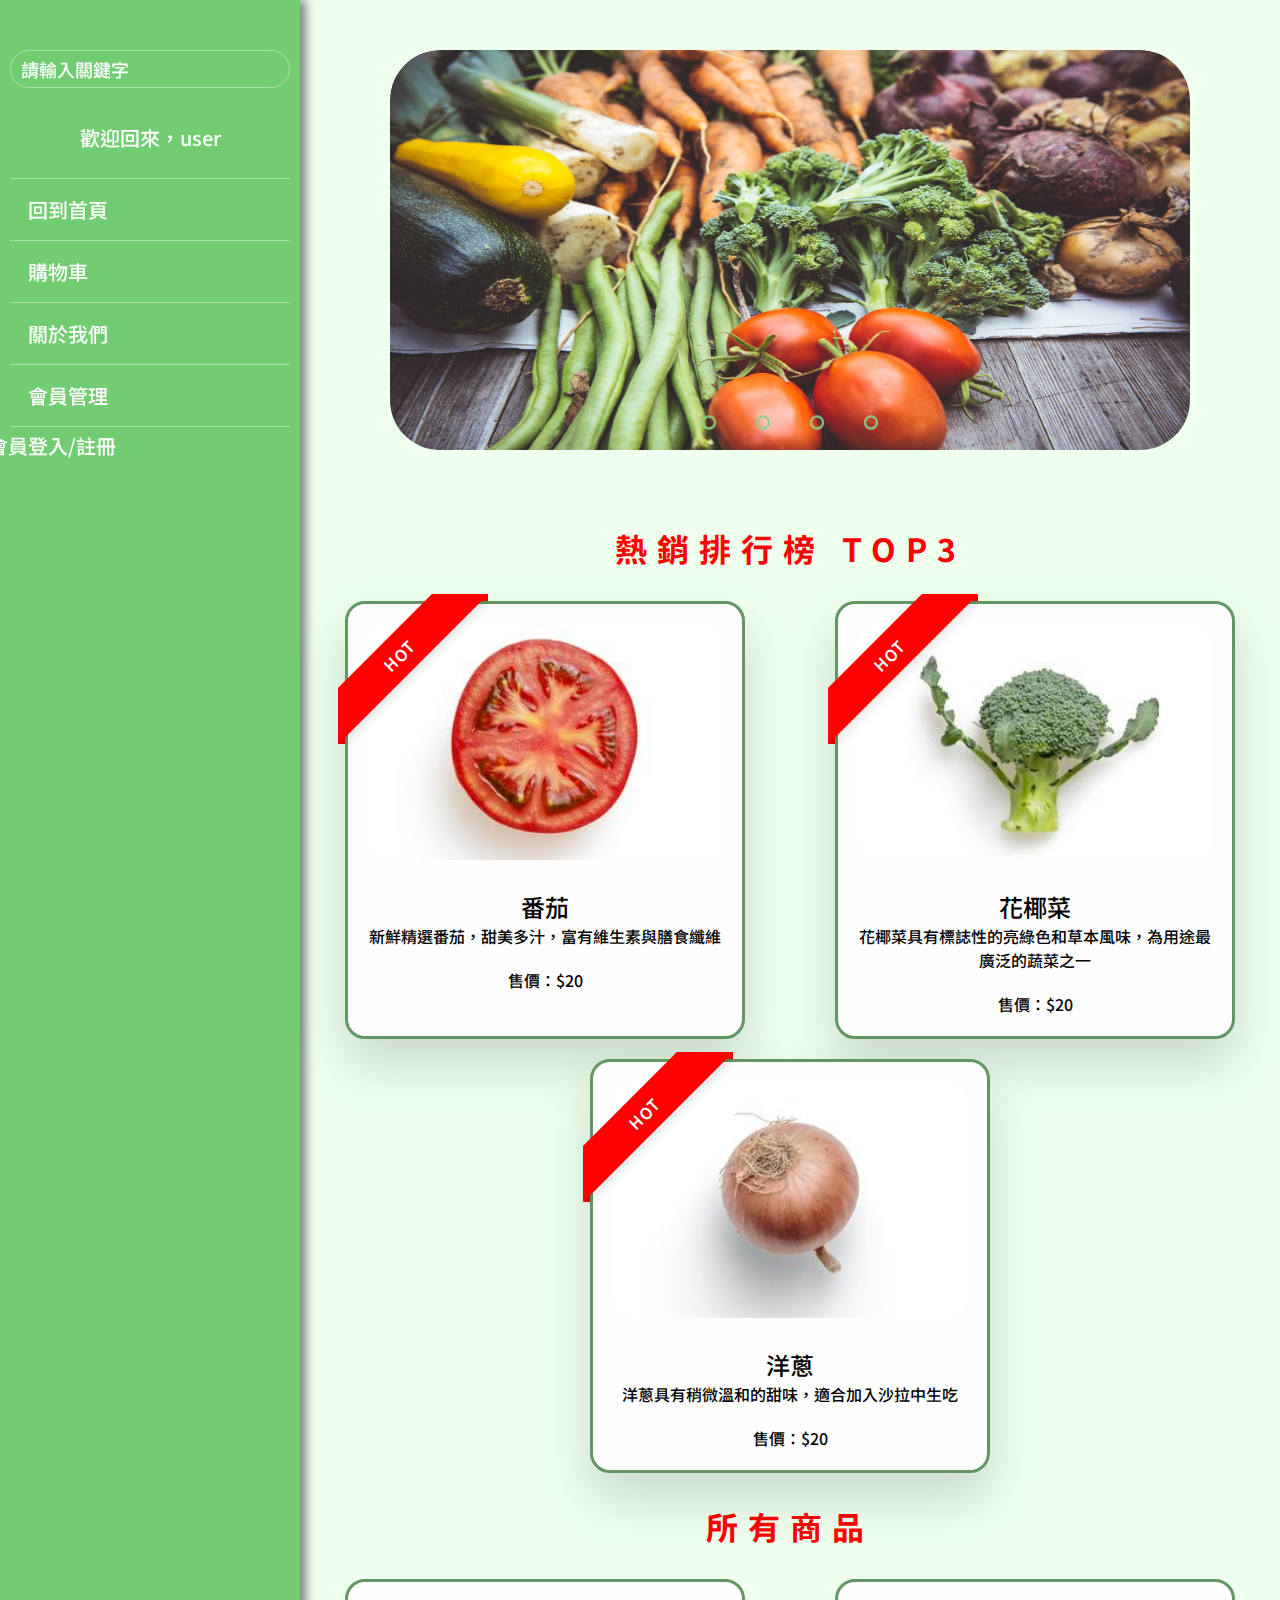
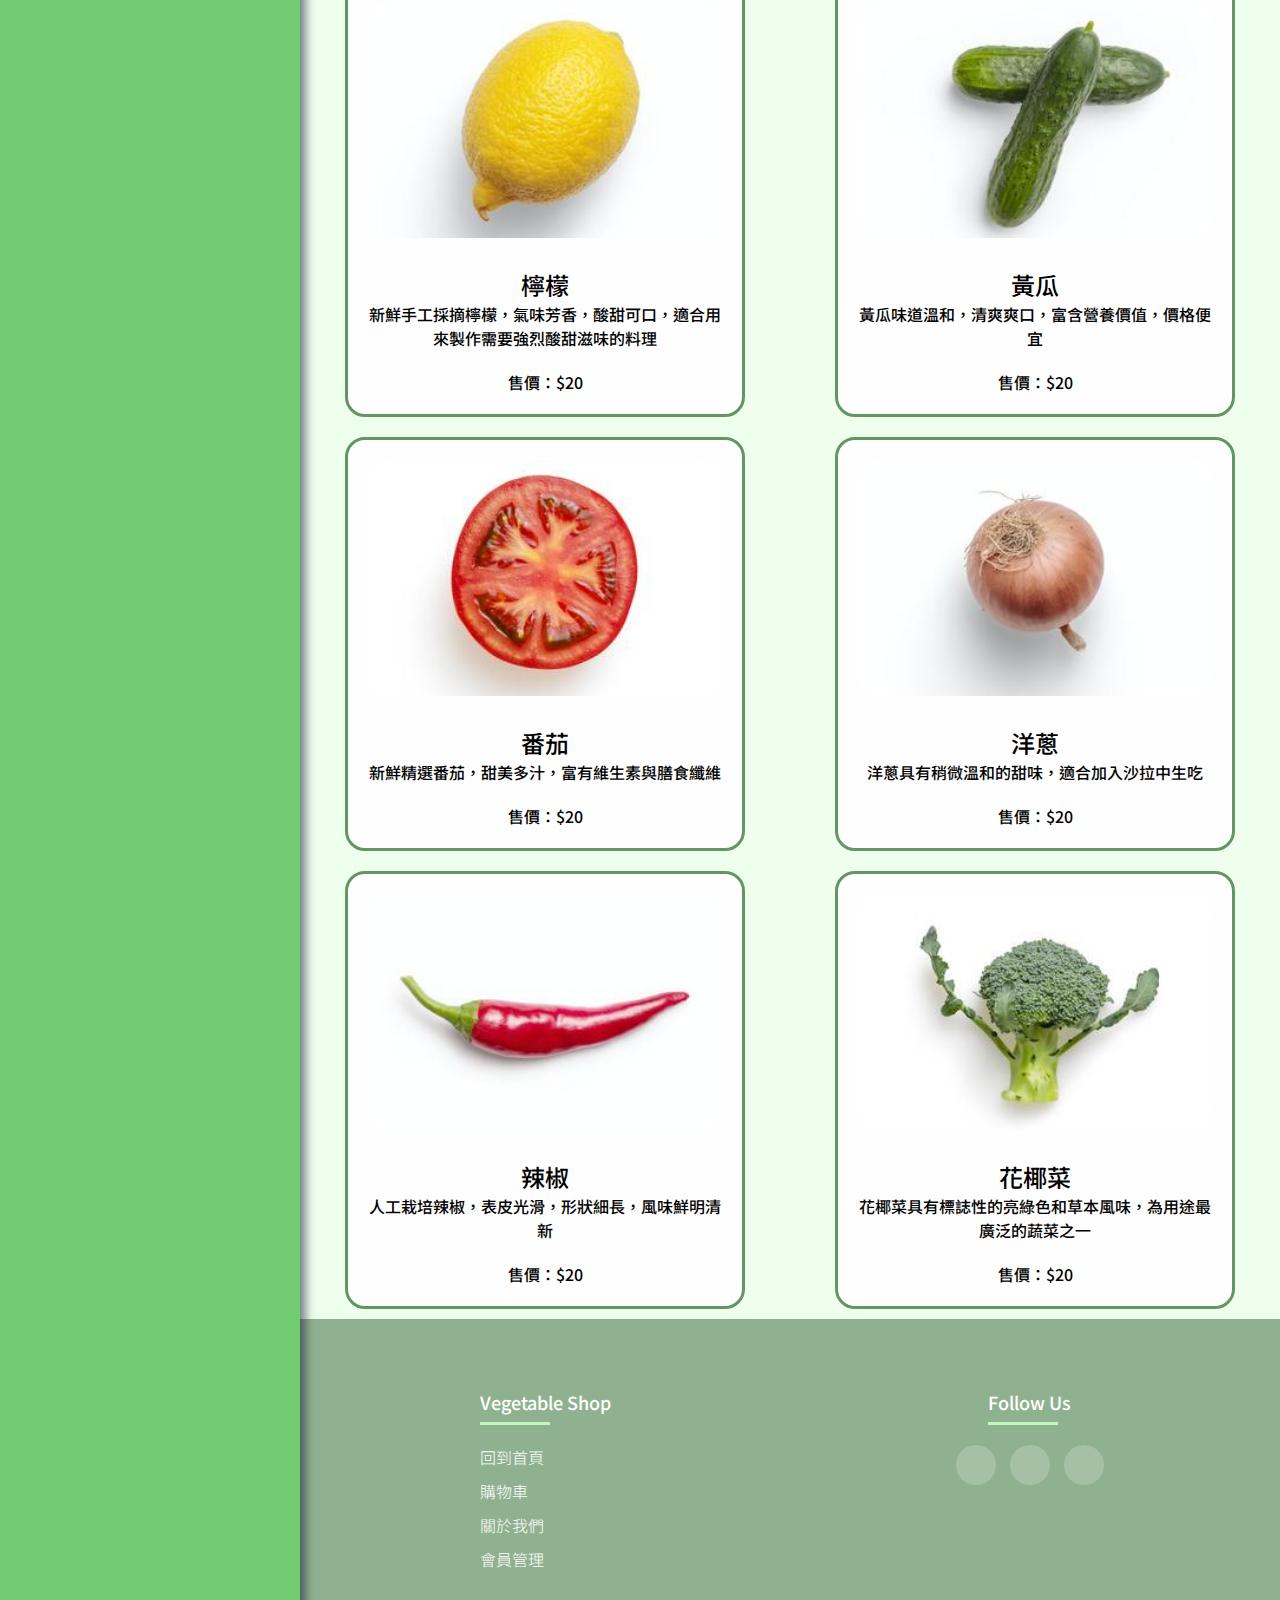
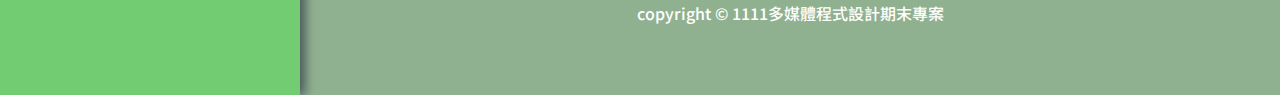
==== index.html @ e04b8319 "商品item新增動畫、關於我們文案、side-menu固定" ====
<!DOCTYPE html>
<html lang="en">
<head>
  <meta charset="UTF-8">
  <meta http-equiv="X-UA-Compatible" content="IE=edge">
  <meta name="viewport" content="width=device-width, initial-scale=1.0">
  <!-- 引入icon的JS檔案-->
  <script
    src="https://kit.fontawesome.com/8d21a50c85.js"crossorigin="anonymous">
  </script>
  <link rel="stylesheet" href="css/main.css">
  <link rel="stylesheet" href="css/index.css">
<title>Vegetable Shop</title>
</head>
<body>
  <input type="checkbox" name="" id="side-menu-switch" />
  <aside class="side-menu">
    <div class="side-fixed">
      <form action="">
        <input type="search" placeholder="請輸入關鍵字" />
        <button><i class="fa-solid fa-magnifying-glass"></i></button>
      </form>
      <ul class="nav">
        <li>
          <!-- user name -->
          <p>歡迎回來，<span>user</span></p>
        </li>
        <!-- 回去index.html -->
        <li>
          <a href="index.html"><img class="fa-solid" src="images/home.png"></img><span>回到首頁</span></a>
        </li>
        <!-- 加入購物車的清單然後讓user可以結帳 -->
        <li>
          <a href="#"><img class="fa-solid" src="images/shopping-cart.png"></img><span>購物車</span></a>
        </li>
        <!-- 列出前後端組員、系級姓名、簡介與心得 -->
        <li>
          <a href="about.html"><img class="fa-solid" src="images/about-us.png"></img><span>關於我們</span></a>
        </li>
        </li>
         <!-- 連結到會員管理介面，包含改名字、頭貼、密碼、電子信箱、手機號碼等等 -->
        <li>
          <a href="member.html"><img class="fa-solid" src="images/member.png"></img><span>會員管理</span></a>
        </li>
        <!-- 登入前顯示「登入/註冊」，會員登入後顯示「登出」，不知道有沒有辦法做到(？ -->
        <li>
          <a href="login.html"><i class="fa-solid"></i><span>會員登入/註冊</span></a>
        </li>
      </ul>
    </div>
    <!-- side-menu的按鈕 -->
    <label for="side-menu-switch">
      <i class="fa-solid fa-greater-than"></i>
    </label>
  </aside>
  <main class="content">
    <!-- header-ads-start -->
    <header>
      <div class="slider">
        <div class="slides">
            <!-- 按鈕 -->
            <input type="radio" name="radio-btn" id="radio1">
            <input type="radio" name="radio-btn" id="radio2">
            <input type="radio" name="radio-btn" id="radio3">
            <input type="radio" name="radio-btn" id="radio4">

            <!-- 滑動 圖片 -->
            <div class="slide first">
              <img src="images/ads2.jpg">
            </div>
            <div class="slide">
              <img src="images/ads2.jpg">
            </div>
            <div class="slide">
              <img src="images/ads2.jpg">
            </div>
            <div class="slide">
              <img src="images/ads2.jpg">
            </div>

            <!-- 自動切換 -->
            <div class="navigation-auto">
              <div class="auto-btn1"></div>
              <div class="auto-btn2"></div>
              <div class="auto-btn3"></div>
              <div class="auto-btn4"></div>
            </div>

          </div>
          <!-- manual navigation -->
          <div class="navigation-manual">
            <label for="radio1" class="manual-btn"></label>
            <label for="radio2" class="manual-btn"></label>
            <label for="radio3" class="manual-btn"></label>
            <label for="radio4" class="manual-btn"></label>
          </div>
      </div>
    </header>
    <!-- header-script -->
    <script>
      var counter = 1;
      setInterval(function(){
        document.getElementById('radio' + counter).checked = true;
        counter++;
        if(counter > 4){
          counter = 1
        }
      }, 5000); /*數字控制切換頻率 單位:毫秒*/
    </script>
    <!-- header-ads-end -->

    <!-- 可編輯區-start -->
    <template>  
    <!-- 包住一個item給後端 -->
    </template>

    <!-- 熱銷排行-->
    <h2>熱銷排行榜 TOP3</h2>
    <section class="commodity-wrap">
      <!-- 一個item是一個商品 -->
      <div class="commodity-item hot-sales">
        <!-- span僅作為css處理用 -->
        <span></span>
        <!-- 商品圖片 -->
        <img src="images/tomato.jpg" />
        <!-- 商品名稱 -->
        <a href="#" class="more-information">更多資訊</a>
        <article>
          <h3>番茄</h3>
          <!-- 商品敘述 -->
          <p>
            新鮮精選番茄，甜美多汁，富有維生素與膳食纖維
          </p>
          <p class="price">售價：$20</p>
        </article>
      </div>
      <div class="commodity-item hot-sales">
        <!-- span僅作為css處理用 -->
        <span></span>
        <!-- 商品圖片 -->
        <img src="images/broccoli.jpg" />
        <!-- 商品名稱 -->
        <a href="#" class="more-information">更多資訊</a>
        <article>
          <h3>花椰菜</h3>
          <!-- 商品敘述 -->
          <p>
            花椰菜具有標誌性的亮綠色和草本風味，為用途最廣泛的蔬菜之一
          </p>
          <!-- 商品售價 -->
          <p class="price">售價：$20</p>
        </article>
      </div>
      <div class="commodity-item hot-sales">
        <!-- span僅作為css處理用 -->
        <span></span>
        <!-- 商品圖片 -->
        <img src="images/onion.jpg" />
        <!-- 商品名稱 -->
        <a href="#" class="more-information">更多資訊</a>
        <article>
          <h3>洋蔥</h3>
          <!-- 商品敘述 -->
          <p>
            洋蔥具有稍微溫和的甜味，適合加入沙拉中生吃
          </p>
          <!-- 商品售價 -->
          <p class="price">售價：$20</p>
        </article>
      </div>
    </section>
    <h2><img src="">所有商品</h2>
    <section class="commodity-wrap">
      <!-- 一個item是一個商品 -->
      <div class="commodity-item">
        <!-- 商品圖片 -->
        <img src="images/lemon.jpg" />
        <!-- 商品名稱 -->
        <a href="#" class="more-information">更多資訊</a>
        <article>
          <h3>檸檬</h3>
          <!-- 商品敘述 -->
          <p>
            新鮮手工採摘檸檬，氣味芳香，酸甜可口，適合用來製作需要強烈酸甜滋味的料理
          </p>
          <!-- 商品售價 -->
          <p class="price">售價：$20</p>
        </article>
      </div>
      <div class="commodity-item">
        <!-- 商品圖片 -->
        <img src="images/cucumber .jpg" />
        <!-- 商品名稱 -->
        <a href="#" class="more-information">更多資訊</a>
        <article>
          <h3>黃瓜</h3>
          <!-- 商品敘述 -->
          <p>
            黃瓜味道溫和，清爽爽口，富含營養價值，價格便宜
          </p>
          <!-- 商品售價 -->
          <p class="price">售價：$20</p>
        </article>
      </div>
      <div class="commodity-item">
        <!-- 商品圖片 -->
        <img src="images/tomato.jpg" />
        <!-- 商品名稱 -->
        <a href="#" class="more-information">更多資訊</a>
        <article>
          <h3>番茄</h3>
          <!-- 商品敘述 -->
          <p>
            新鮮精選番茄，甜美多汁，富有維生素與膳食纖維
          </p>
          <!-- 商品售價 -->
          <p class="price">售價：$20</p>
        </article>
      </div>
      <div class="commodity-item">
        <!-- 商品圖片 -->
        <img src="images/onion.jpg" />
        <!-- 商品名稱 -->
        <a href="#" class="more-information">更多資訊</a>
        <article>
          <h3>洋蔥</h3>
          <!-- 商品敘述 -->
          <p>
            洋蔥具有稍微溫和的甜味，適合加入沙拉中生吃
          </p>
          <!-- 商品售價 -->
          <p class="price">售價：$20</p>
        </article>
      </div>
      <div class="commodity-item">
        <!-- 商品圖片 -->
        <img src="images/chili.jpg" />
        <!-- 商品名稱 -->
        <a href="#" class="more-information">更多資訊</a>
        <article>
          <h3>辣椒</h3>
          <!-- 商品敘述 -->
          <p>
            人工栽培辣椒，表皮光滑，形狀細長，風味鮮明清新
          </p>
            <!-- 商品售價 -->
            <p class="price">售價：$20</p>
        </article>
      </div>
      <div class="commodity-item">
        <!-- 商品圖片 -->
        <img src="images/broccoli.jpg" />
        <!-- 商品名稱 -->
        <a href="#" class="more-information">更多資訊</a>
        <article>
          <h3>花椰菜</h3>
          <!-- 商品敘述 -->
          <p>
            花椰菜具有標誌性的亮綠色和草本風味，為用途最廣泛的蔬菜之一
          </p>
          <!-- 商品售價 -->
          <p class="price">售價：$20</p>
        </article>
      </div>
    </section>
  <!-- 可編輯區-end -->

  <!-- footer -->
    <footer class="footer">
      <div class="footer-container">
        <div class="footer-col">
          <ul>
            <li><h4>Vegetable Shop</h4></li>
            <li><a href="index.html">回到首頁</a></li>
            <li><a href="#">購物車</a></li>
            <li><a href="about.html">關於我們</a></li>
            <li><a href="member.html">會員管理</a></li>
          </ul>
        </div> 
        <div class="footer-col">
          <div class="social-links">
            <h4>follow us</h4>
            <a href="#"><i class="fab fa-facebook-f"></i></a>
            <a href="#"><i class="fab fa-twitter"></i></a>
            <a href="#"><i class="fab fa-instagram"></i></a>
          </div>
        </div>
      </div>
      <div class="copyright">
        copyright &copy; 1111多媒體程式設計期末專案
      </div>
    </footer>
  </main>
</body>
</html>
---- css/main.css ----
@import url("https://fonts.googleapis.com/css2?family=Noto+Sans+TC:wght@100;300;400;500;700;900&display=swap");
@import url("https://fonts.googleapis.com/css2?family=Noto+Sans:ital,wght@0,100;0,200;0,300;0,400;0,500;0,600;0,700;0,800;0,900;1,100;1,200;1,300;1,400;1,500;1,600;1,700;1,800;1,900&display=swap");
* {
  margin: 0;
  padding: 0;
  box-sizing: border-box;
  font-family: 'Noto Sans TC', 'Noto Sans', sans-serif;
  font-weight: 500;
}
html {
  width: 100%;
  height: 100%;
}
body {
  width: 100%;
  min-height: 100%;
  display: flex;
  background-color: rgba(200, 255, 200, 0.3);
}
aside {
  width: 300px;
  min-height: 100%;
}
main {
  width: 100%;
  position: relative;
}
/* side-list-start */
.side-menu {
  position: fixed;
  z-index: 10;
  padding: 50px 0;
  font-size: 20px;
  background-color: rgba(100, 200, 100, 0.9);
  display: flex;
  flex-direction: column;
  /* 陰影： 角度 飽和度 亮度 透明度 */
  box-shadow: 5px 0px 10px hsla(240, 40%, 15%, 0.6);
  transform: translateX(-100%);
  transition: 0.3s;
}
.side-menu form {
  display: flex;
  margin: 0 10px;
  margin-bottom: 50px;
  border-radius: 100px;
  border: 1px solid rgb(255, 255, 255, 0.4);
}
.side-menu input,
.side-menu button {
  border: none;
  background-color: transparent;
  color: #fff;
  font-size: 18px;
  padding: 5px 10px;
}
/* 選取到不會顯示那個外框 */
.side-menu input,
.side-menu button:focus {
  color: #fff;
  outline: none;
}
.side-menu input {
  width: 230px;
}
/* 更改搜尋預設字的顏色 */
.side-menu input::placeholder {
  color: #fff;
}
/* 把 focus 會出現的 X 按紐拿掉 */
.side-menu input::-webkit-search-cancel-button {
  display: none;
}
.side-menu button {
  width: 50px;
}
.side-menu label {
  width: 40px;
  height: 80px;
  background-color: #000;
  color: #fff;
  position: absolute;
  right: -40px;
  top: 0;
  margin: auto;
  line-height: 80px;
  text-align: center;
  border-radius: 0 10px 10px 0;
}
#side-menu-switch {
  position: absolute;
  opacity: 0;
  z-index: -1;
}
#side-menu-switch:checked + .side-menu {
  transform: translateX(0);
  transition: 0.3s;
}
/* 讓箭頭可以轉向 */
#side-menu-switch:checked + .side-menu label .fa-greater-than {
  transform: scale(-1);
}
.nav li {
  position: relative;
}
.nav li + li a::before {
  content: "";
  position: absolute;
  border-top: 1px solid rgb(255, 255, 255, 0.4);
  left: 10px;
  right: 10px;
  top: 0;
}
/* welcome user */
.nav li:nth-child(1) {
  display: flex;
  justify-content: center;
  align-items: center;
  margin-top: -20px;
  margin-bottom: 20px;
}
.nav li a {
  display: block;
  color: #fff;
  text-decoration: none;
  margin: 10px 0;
}
.nav li span {
  line-height: 2;
}
.nav li p {
  color: #fff;
}
.nav li img, .nav li i {
  width: 30px;
  height: 30px;
  border-radius: 100%;
  margin: 0 10px;
}
@media screen and (min-width:1023px) {
  .side-fixed {
    top: 50px;
    position: sticky;
  }
  input, ul {
    font-size: 20px;
  }
  .side-menu {
    transform: translateX(0);
    position: static;
    font-size: 20px;
  }
  .side-menu label {
    opacity: 0;
  }
  .nav a .fa-solid {
    margin-right: -1.1em;
    transform: scale(0);
    transition: 0.3s;
  }
  .nav li:hover .fa-solid {
    margin-right: 0;
    transform: scale(1);
  }
  .nav li:hover > a {
    background-color: rgba(0, 0, 0, 0.3);
  }
  .nav li img, .nav li i {
    width: 40px;
    height: 40px;
  }
}
/* side-list-end */

/* footer */
.footer{
  width: 100%;
  background-color: rgba(50, 100, 50, 0.5);
  padding: 50px 0;
}
.footer-container{
  display: flex;
  flex-wrap: wrap;
  max-width: 1366px;
  margin: auto;
}
ul{
  list-style: none;
}
.footer-col{
  display: flex;
  justify-content: center;
  max-width: 100%;
  margin: 0 30% 30px 30%;
}
.footer-col h4{
  font-size: 18px;
  color: #ffffff;
  text-transform: capitalize;
  margin-bottom: 30px; /*大標與小標的間距*/
  position: relative;
}
.footer-col h4::before{
  content: '';
  position: absolute;
  left: 0;
  bottom: -10px;
  background-color: rgba(200, 255, 200, 0.9); /*大標線條顏色*/
  height: 3px;
  box-sizing: border-box;
  width: 70px;
}
.footer-col ul li:not(:last-child){
  margin-bottom: 10px;
}
.footer-col ul li a{
  font-size: 16px;
  text-transform: capitalize;
  color: #ffffff;
  text-decoration: none;
  font-weight: 300;
  display: block;
  transition: all 0.3s ease;
}
.footer-col .social-links a{
  display: inline-block;
  height: 40px;
  width: 40px;
  background-color: rgba(255, 255, 255, 0.2);
  margin: 0 10px 10px 0;
  text-align: center;
  line-height: 40px;
  border-radius: 50%;
  color: #ffffff; /*icon顏色*/
  transition: all 0.5s ease;
}
.copyright {
  color: #ffffff;
  text-align: center;
}

@media screen and (min-width:1023px) {
  .footer {
    transition: 0.3s;
  }
  .footer-col{
    max-width: 50%;
    margin: 0 0 30px 0;
  }
  .footer-col ul li a:hover{
    color: #ffffff; /*小標選取後顏色*/
    padding-left: 10px; /*小標選取後移動距離*/
  }
  .footer-col .social-links a:hover{
    color: #24262b;
    background-color: #ffffff; /*icon選取後背景顏色*/
  }
}
@media screen and (min-width: 767px){
  .footer {
    padding: 70px 0;
  }
  .footer-col{
    width: 50%;
    margin: 0 0 30px 0;
  }
  .footer-col .social-links h4 {
    margin: 0 20% 30px 20%;
  }
}
---- css/index.css ----
/* header-ads-start */
header{
  width: 100%;
  display: flex;
  justify-content: center;
  align-items: center;
}
.slider{
  margin: 50px 0;
  max-width: 800px;
  max-height: 500px;
  border-radius: 50px;
  overflow: hidden;
  position: relative;
}
.slides{
  width: 500%;
  height: 100%;
  display: flex;
}
.slides input{
  display: none;
}
.slide{
  width: 20%;
  transition: 2s;
}
.slide img{
  width: 800px;
  height: 400px;
  margin: auto;
  border-radius: 50px;
}
/* css for manual slide navigation */

.navigation-manual{
  position: absolute;
  max-width: 800px;
  margin-top: -40px;
  left: 50%;
  right: 50%;
  display: flex;
  justify-content: center;
}
.manual-btn{
  border: 2px solid rgba(140, 210, 140, 0.7); /*按鈕框線顏色*/
  padding: 5px;
  border-radius: 10px;
  cursor: pointer;
  transition: 1s;
}
.manual-btn:not(:last-child){
  margin-right: 40px;
}
.manual-btn:hover{
  background-color: rgba(140, 210, 140, 0.7); /*按鈕選取後顯示顏色*/
}
#radio1:checked ~ .first{
  margin-left: 0;
}
#radio2:checked ~ .first{
  margin-left: -20%;
}
#radio3:checked ~ .first{
  margin-left: -40%;
}
#radio4:checked ~ .first{
  margin-left: -60%; 
}

/* css for automatic navigation */
.navigation-auto{
  position: absolute;
  max-width: 100%;
  bottom: 25px;
  left: 50%;
  right: 50%;
  display: flex;
  justify-content: center;
}

.navigation-auto div{
  border: 2px solid rgba(140, 210, 140, 0.7);
  padding: 5px;
  border-radius: 10px;
  transition: 1s;
}
.navigation-auto div:not(:last-child){
  margin-right: 40px;
}

#radio1:checked ~ .navigation-auto .auto-btn1,
#radio2:checked ~ .navigation-auto .auto-btn2,
#radio3:checked ~ .navigation-auto .auto-btn3,
#radio4:checked ~ .navigation-auto .auto-btn4
{
  background: rgba(140, 210, 140, 0.7);
}
/* 電腦螢幕 1024-1*/
@media screen and (min-width:1023px) {
  main, .commodity-wrap {
    margin: auto;
  }
}
h2 {
  text-align: center;
  color: #f00;
  font-weight: 700;
  font-size: 32px;
  margin: 20px 0;
  letter-spacing: 10px;
}
/* commodity */
.commodity-wrap {
  max-width: 1500px;
  /* background-color: rgba(200, 255, 200, 0.5); */
  display: flex;
  flex-wrap: wrap;
  justify-content: space-around;
  text-align: center;
}
.commodity-item {
  background-color: #fefefe;
  width: clamp(200px, 100%, 400px);
  margin: 10px;
  border: 3px solid rgba(100, 150, 100, 1);
  padding: 20px;
  border-radius: 20px;
}
.commodity-item img {
  width: 100%;
  border-radius: 20px;
}
.commodity-item article {
  display: flex;
  flex-wrap: wrap;
  justify-content: center;
  transform: translateY(0px);
  transition: 0.5s;
}
.commodity-item h3 {
  font-size: 24px;
}
.commodity-item .price {
  margin-top: 20px;
}
.more-information {
  display: block;
  margin: 0;
  opacity: 0;
  transform: translateY(0px);
  transition: 0.5s;
}
.commodity-item:hover article {
  opacity: 0;
  transform: translateY(50px);
  transition: 0.5s;
}
.commodity-item:hover .more-information {
  opacity: 1;
  background-color: #fefefe;
  box-shadow: 0 0 10px 0 rgba(100, 150, 100, 1);
  padding: 20px 20%;
  margin-top: -40px;
  border-radius: 20px;
  transform: translateY(100px);
  transition: 0.5s;
}
.commodity-item .more-information {
  text-decoration: none;
  color: #000;
}
@media screen and (min-width:1023px) {
  .commodity-item:hover .more-information {
    transform: translateY(80px);
  }
  
}
/* 熱銷排行的css特效 */
.hot-sales {
  position: relative;
  border-radius: 20px;
  box-shadow: 0 25px 50px rgba(0, 0, 0, 0.15);
}
.hot-sales span {
  position: absolute;
  top: -10px;
  left: -10px;
  width: 150px;
  height: 150px;
  /* background-color: #f00; */
  display: flex;
  justify-content: center;
  align-items: center;
  overflow: hidden;
}
.hot-sales span::before {
  content: "hot";
  position: absolute;
  width: 150%;
  height: 40px;
  background-color: #ff0000;
  transform: rotate(-45deg) translateY(-20px);
  display: flex;
  justify-content: center;
  align-items: center;
  text-transform: uppercase;
  font-weight: 600;
  color: #ffffff;
  letter-spacing: 0.1em;
  box-shadow: 0 5px 10px rgba(0, 0, 0, 0.1);
} .hot-sales span::after {
  content: "";
  position: absolute;
  bottom: 0;
  left: 0;
  width: 10px;
  height: 10px;
  background-color: #ff0000;
  z-index: -1;
  box-shadow: 140px -140px #ff0000;
  /* 150px - 10px = 140px */
}
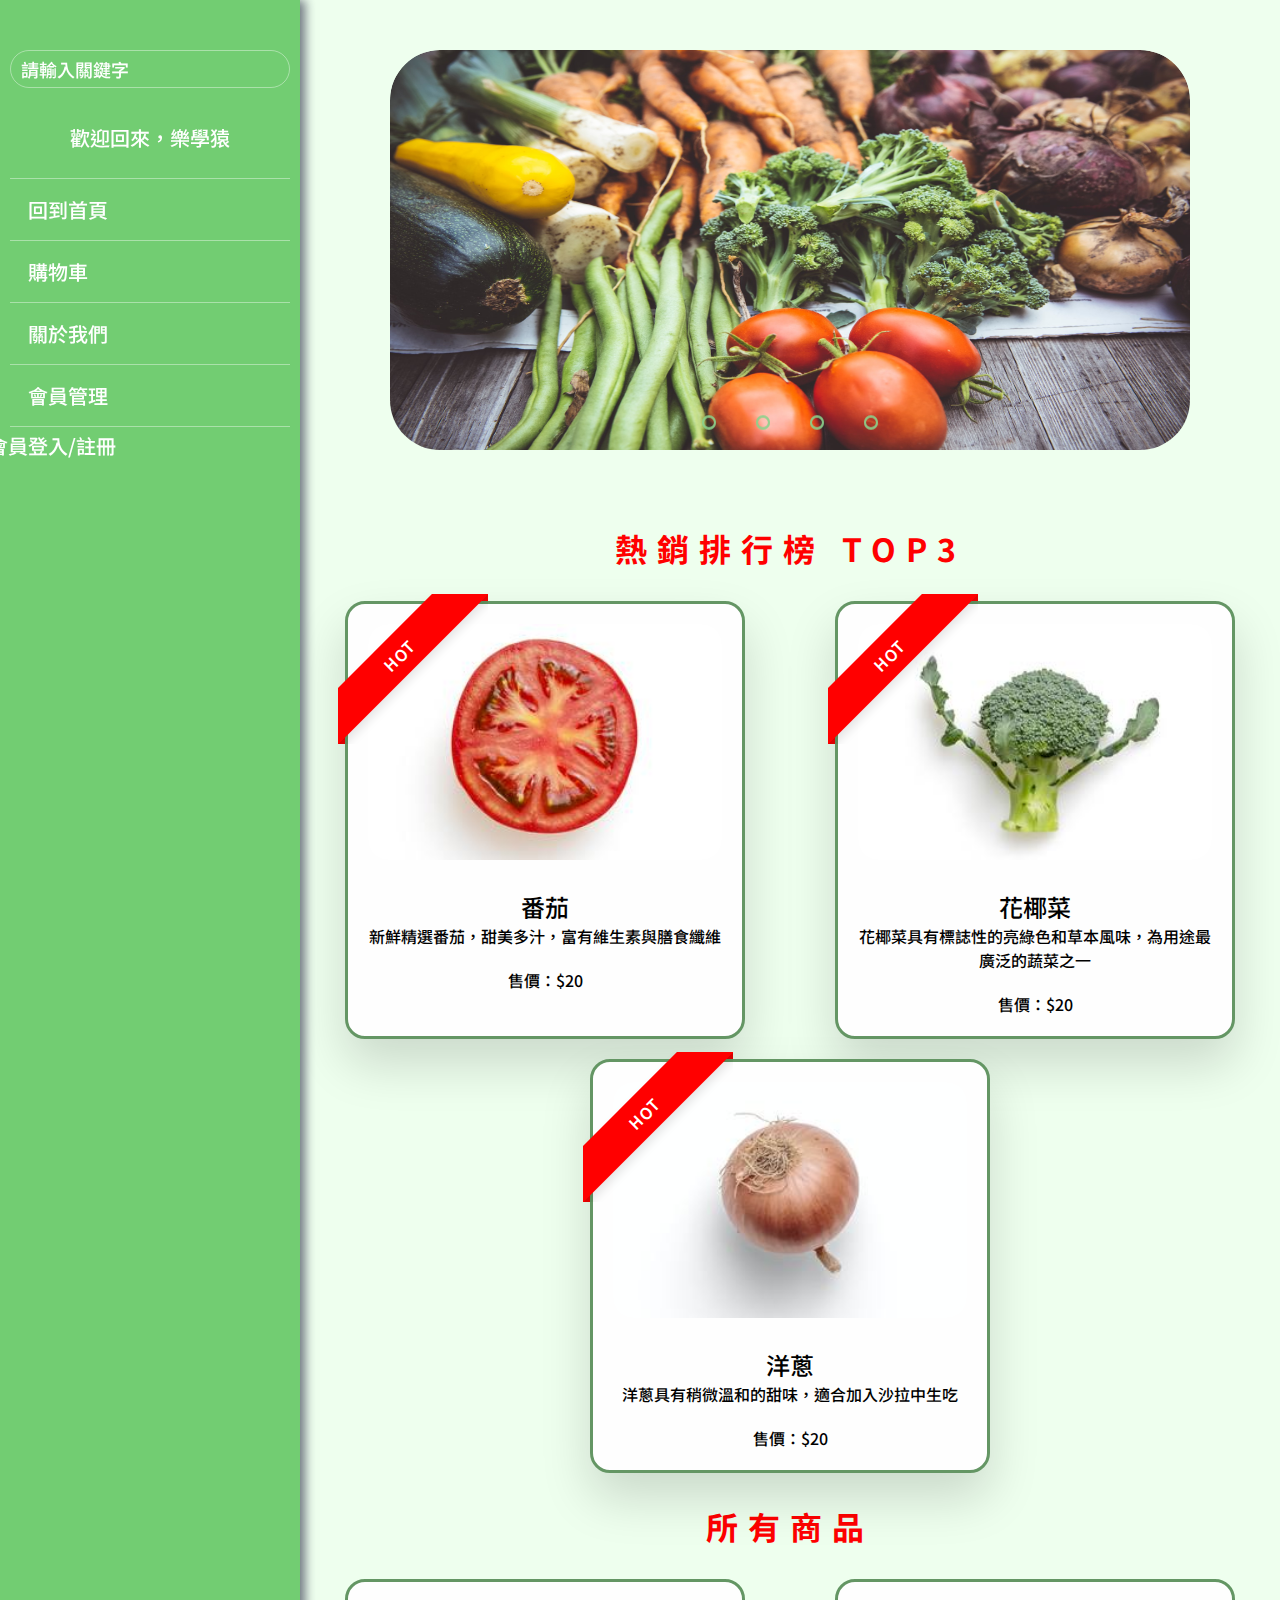
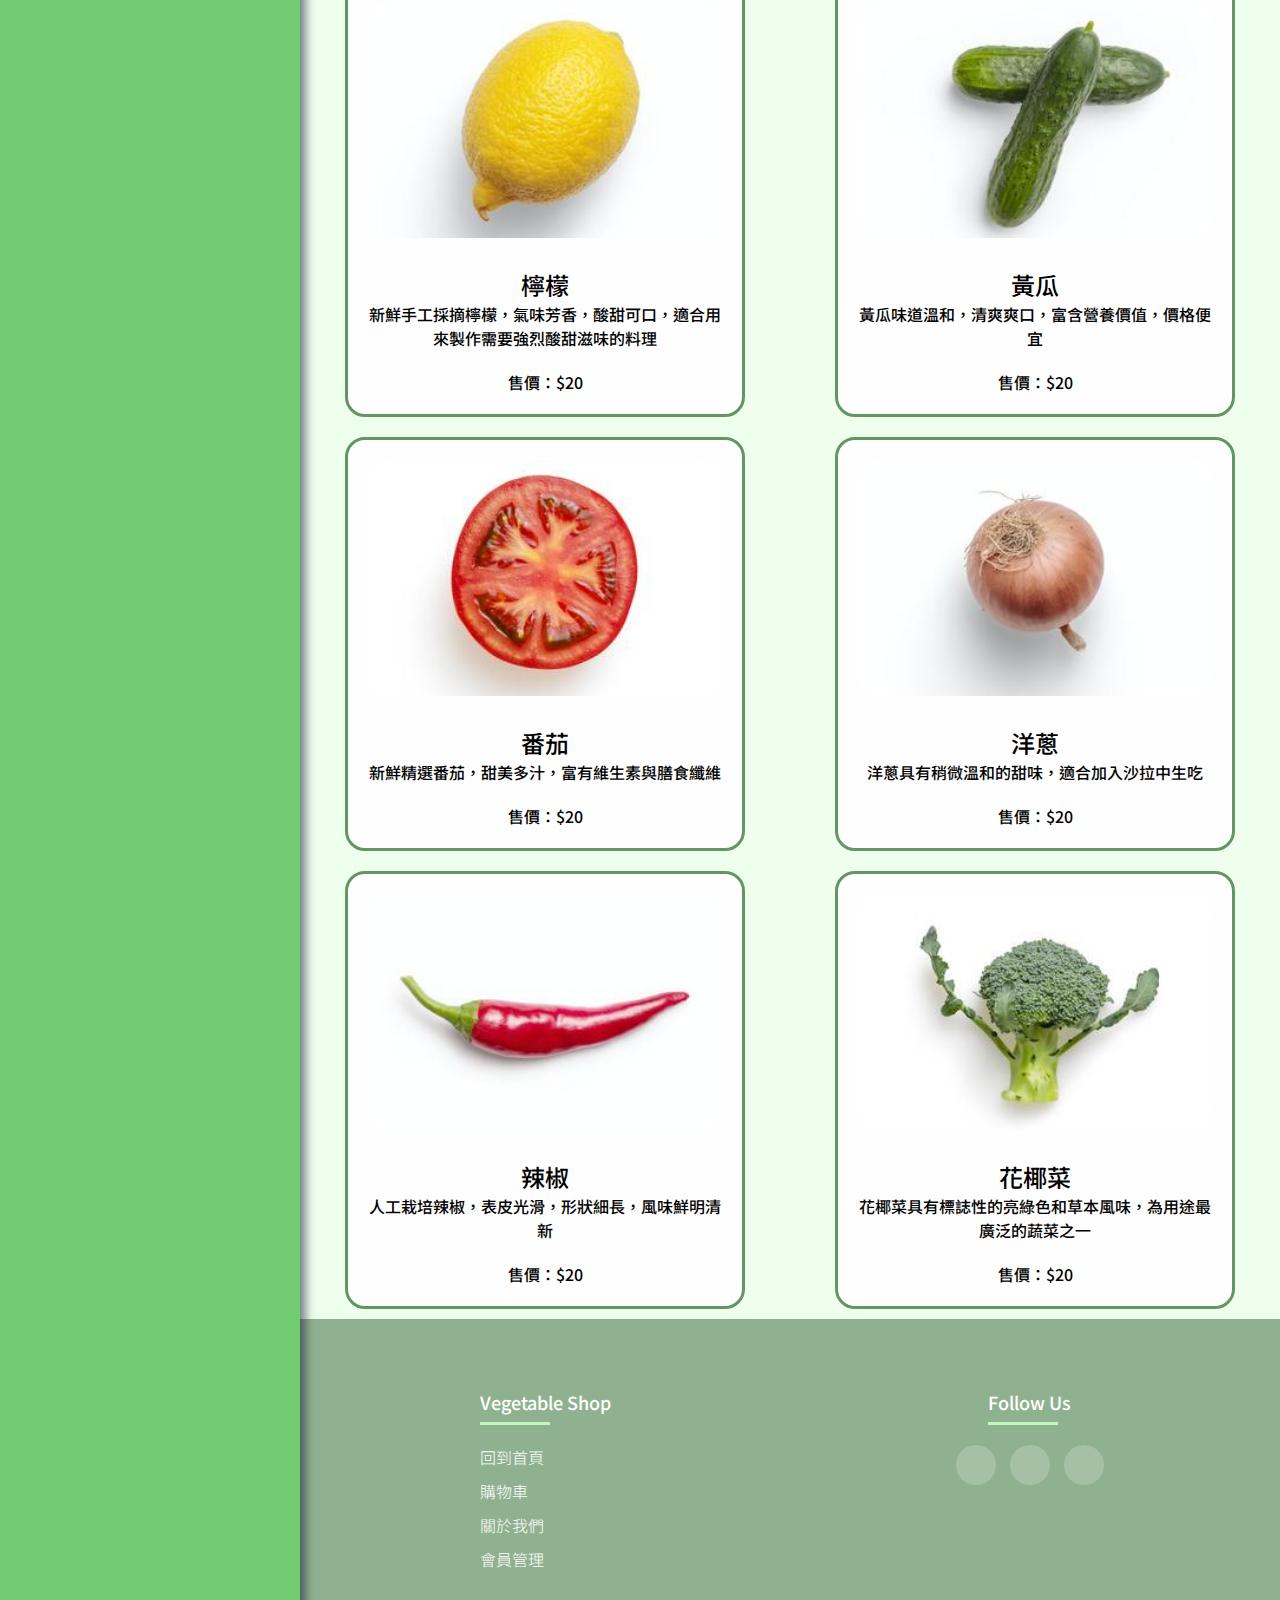
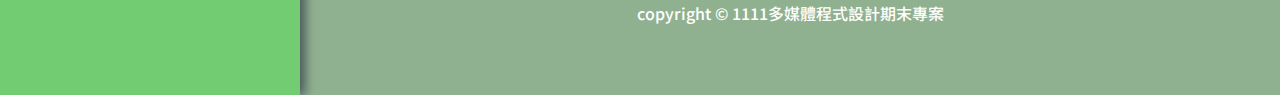
==== commit b5d20b7a: "整合購物車頁面" ====
--- a/index.html
+++ b/index.html
@@ -23,7 +23,7 @@
       <ul class="nav">
         <li>
           <!-- user name -->
-          <p>歡迎回來，<span>user</span></p>
+          <p>歡迎回來，<span>樂學猿</span></p>
         </li>
         <!-- 回去index.html -->
         <li>
@@ -31,12 +31,11 @@
         </li>
         <!-- 加入購物車的清單然後讓user可以結帳 -->
         <li>
-          <a href="#"><img class="fa-solid" src="images/shopping-cart.png"></img><span>購物車</span></a>
+          <a href="cart.html"><img class="fa-solid" src="images/shopping-cart.png"></img><span>購物車</span></a>
         </li>
         <!-- 列出前後端組員、系級姓名、簡介與心得 -->
         <li>
           <a href="about.html"><img class="fa-solid" src="images/about-us.png"></img><span>關於我們</span></a>
-        </li>
         </li>
          <!-- 連結到會員管理介面，包含改名字、頭貼、密碼、電子信箱、手機號碼等等 -->
         <li>
@@ -109,14 +108,32 @@
     </script>
     <!-- header-ads-end -->
 
-    <!-- 可編輯區-start -->
-    <template>  
-    <!-- 包住一個item給後端 -->
-    </template>
-
     <!-- 熱銷排行-->
     <h2>熱銷排行榜 TOP3</h2>
     <section class="commodity-wrap">
+      <!-- template給後端處理！請包在wrap裡面 -->
+      <template>
+        <!-- 一個item是一個商品 -->
+      <div class="commodity-item hot-sales">
+        <!-- span僅作為css處理用 -->
+        <span></span>
+        <!-- 商品圖片 -->
+        <img src="images/tomato.jpg" />
+        <!-- 商品名稱 -->
+        <a href="productInfo.html" class="more-information">更多資訊</a>
+        <article>
+          <h3>番茄</h3>
+          <!-- 商品敘述 -->
+          <p>
+            新鮮精選番茄，甜美多汁，富有維生素與膳食纖維
+          </p>
+          <p class="price">售價：$20</p>
+        </article>
+      </div>
+      </template>
+
+      <!-- 以下是前端顯示用，後端請刪除 -->
+
       <!-- 一個item是一個商品 -->
       <div class="commodity-item hot-sales">
         <!-- span僅作為css處理用 -->
@@ -124,7 +141,7 @@
         <!-- 商品圖片 -->
         <img src="images/tomato.jpg" />
         <!-- 商品名稱 -->
-        <a href="#" class="more-information">更多資訊</a>
+        <a href="productInfo.html" class="more-information">更多資訊</a>
         <article>
           <h3>番茄</h3>
           <!-- 商品敘述 -->
@@ -140,7 +157,7 @@
         <!-- 商品圖片 -->
         <img src="images/broccoli.jpg" />
         <!-- 商品名稱 -->
-        <a href="#" class="more-information">更多資訊</a>
+        <a href="productInfo.html" class="more-information">更多資訊</a>
         <article>
           <h3>花椰菜</h3>
           <!-- 商品敘述 -->
@@ -157,7 +174,7 @@
         <!-- 商品圖片 -->
         <img src="images/onion.jpg" />
         <!-- 商品名稱 -->
-        <a href="#" class="more-information">更多資訊</a>
+        <a href="productInfo.html" class="more-information">更多資訊</a>
         <article>
           <h3>洋蔥</h3>
           <!-- 商品敘述 -->
@@ -176,7 +193,7 @@
         <!-- 商品圖片 -->
         <img src="images/lemon.jpg" />
         <!-- 商品名稱 -->
-        <a href="#" class="more-information">更多資訊</a>
+        <a href="productInfo.html" class="more-information">更多資訊</a>
         <article>
           <h3>檸檬</h3>
           <!-- 商品敘述 -->
@@ -191,7 +208,7 @@
         <!-- 商品圖片 -->
         <img src="images/cucumber .jpg" />
         <!-- 商品名稱 -->
-        <a href="#" class="more-information">更多資訊</a>
+        <a href="productInfo.html" class="more-information">更多資訊</a>
         <article>
           <h3>黃瓜</h3>
           <!-- 商品敘述 -->
@@ -206,7 +223,7 @@
         <!-- 商品圖片 -->
         <img src="images/tomato.jpg" />
         <!-- 商品名稱 -->
-        <a href="#" class="more-information">更多資訊</a>
+        <a href="productInfo.html" class="more-information">更多資訊</a>
         <article>
           <h3>番茄</h3>
           <!-- 商品敘述 -->
@@ -221,7 +238,7 @@
         <!-- 商品圖片 -->
         <img src="images/onion.jpg" />
         <!-- 商品名稱 -->
-        <a href="#" class="more-information">更多資訊</a>
+        <a href="productInfo.html" class="more-information">更多資訊</a>
         <article>
           <h3>洋蔥</h3>
           <!-- 商品敘述 -->
@@ -236,7 +253,7 @@
         <!-- 商品圖片 -->
         <img src="images/chili.jpg" />
         <!-- 商品名稱 -->
-        <a href="#" class="more-information">更多資訊</a>
+        <a href="productInfo.html" class="more-information">更多資訊</a>
         <article>
           <h3>辣椒</h3>
           <!-- 商品敘述 -->
@@ -251,7 +268,7 @@
         <!-- 商品圖片 -->
         <img src="images/broccoli.jpg" />
         <!-- 商品名稱 -->
-        <a href="#" class="more-information">更多資訊</a>
+        <a href="productInfo.html" class="more-information">更多資訊</a>
         <article>
           <h3>花椰菜</h3>
           <!-- 商品敘述 -->
@@ -272,7 +289,7 @@
           <ul>
             <li><h4>Vegetable Shop</h4></li>
             <li><a href="index.html">回到首頁</a></li>
-            <li><a href="#">購物車</a></li>
+            <li><a href="cart.html">購物車</a></li>
             <li><a href="about.html">關於我們</a></li>
             <li><a href="member.html">會員管理</a></li>
           </ul>
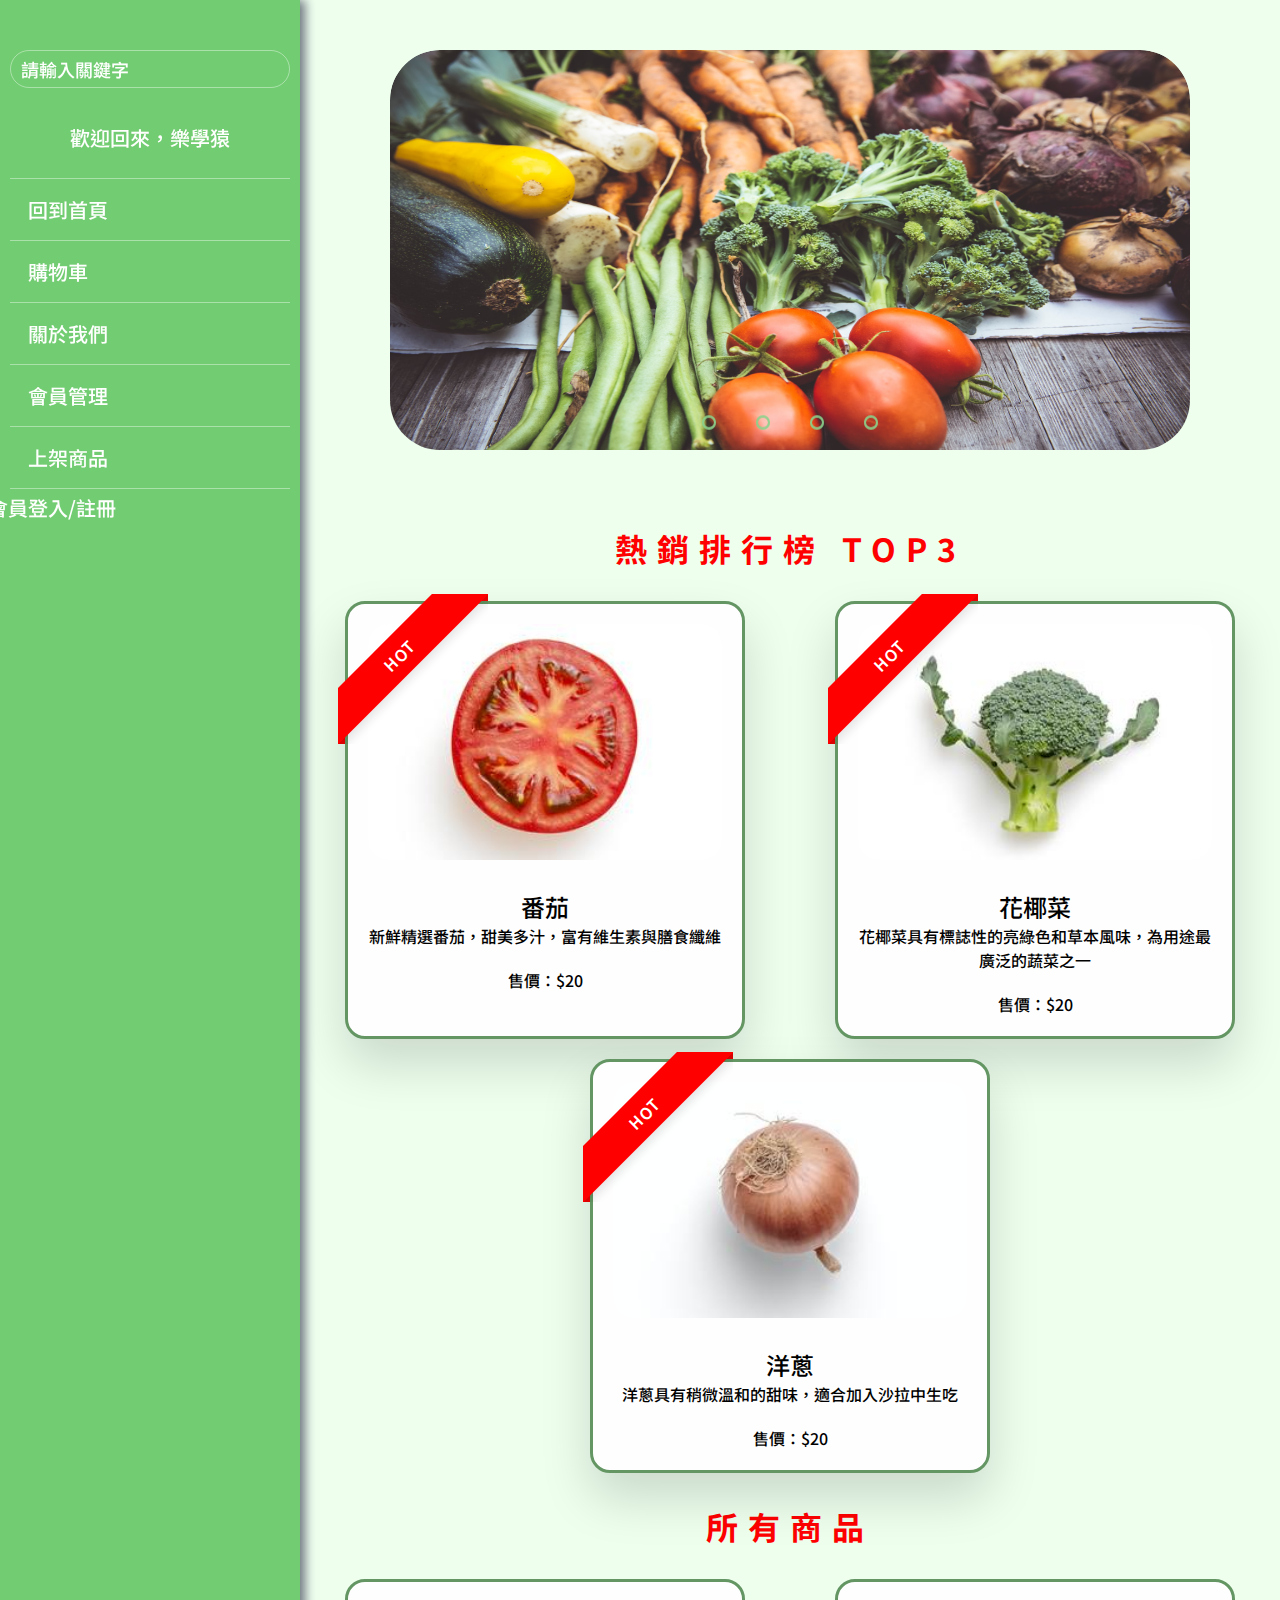
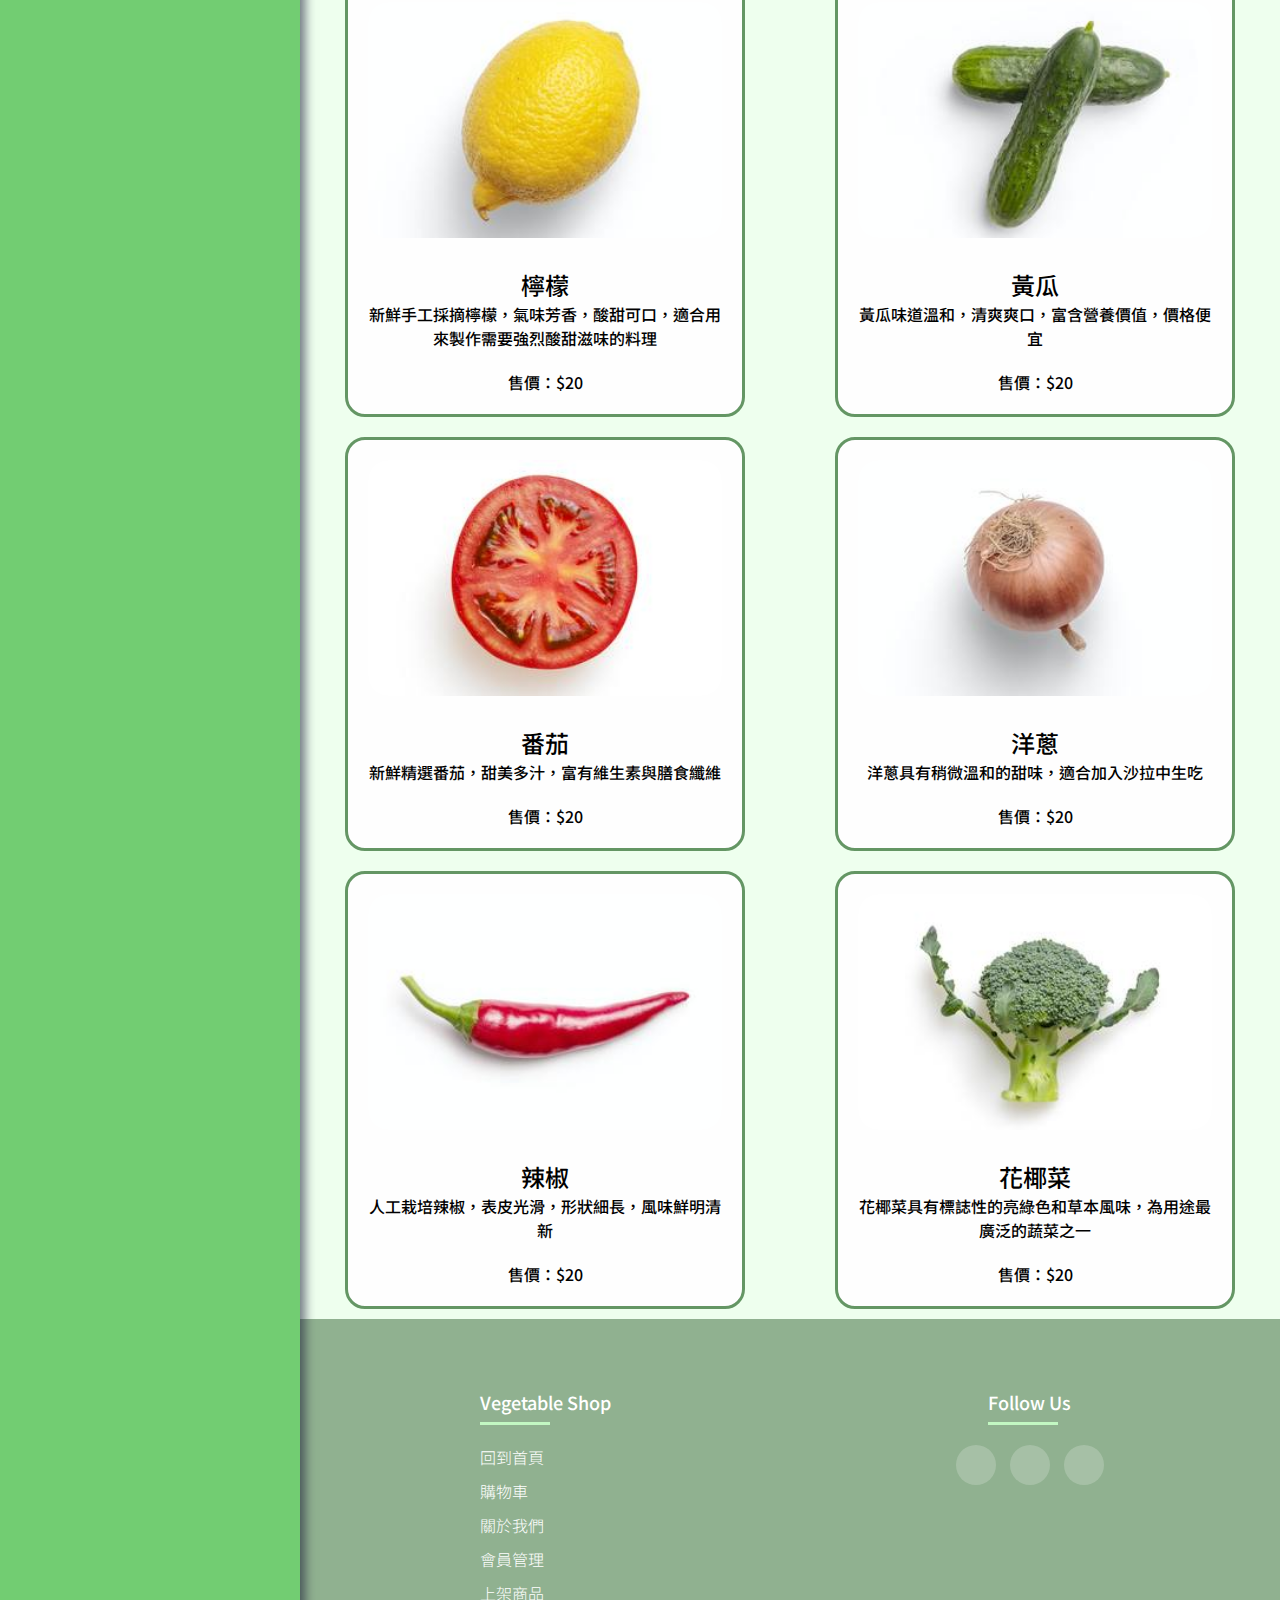
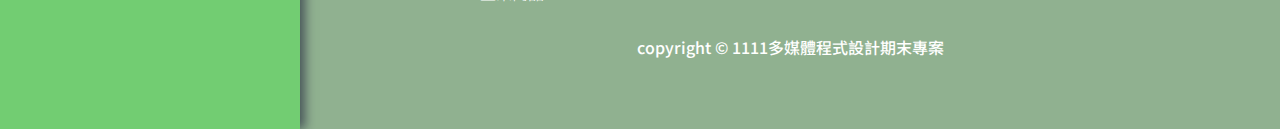
==== commit a6980bf6: "增加上架商品功能與上架成功頁面、移除產品頁面" ====
--- a/index.html
+++ b/index.html
@@ -41,6 +41,10 @@
         <li>
           <a href="member.html"><img class="fa-solid" src="images/member.png"></img><span>會員管理</span></a>
         </li>
+        <!-- 連結到商品上架的頁面，就可以上架商品囉^-^ -->
+        <li>
+          <a href="add-commodity.html"><img class="fa-solid" src="images/shopping-cart.png"></img><span>上架商品</span></a>
+        </li>
         <!-- 登入前顯示「登入/註冊」，會員登入後顯示「登出」，不知道有沒有辦法做到(？ -->
         <li>
           <a href="login.html"><i class="fa-solid"></i><span>會員登入/註冊</span></a>
@@ -292,6 +296,7 @@
             <li><a href="cart.html">購物車</a></li>
             <li><a href="about.html">關於我們</a></li>
             <li><a href="member.html">會員管理</a></li>
+            <li><a href="add-commodity.html">上架商品</a></li>
           </ul>
         </div> 
         <div class="footer-col">
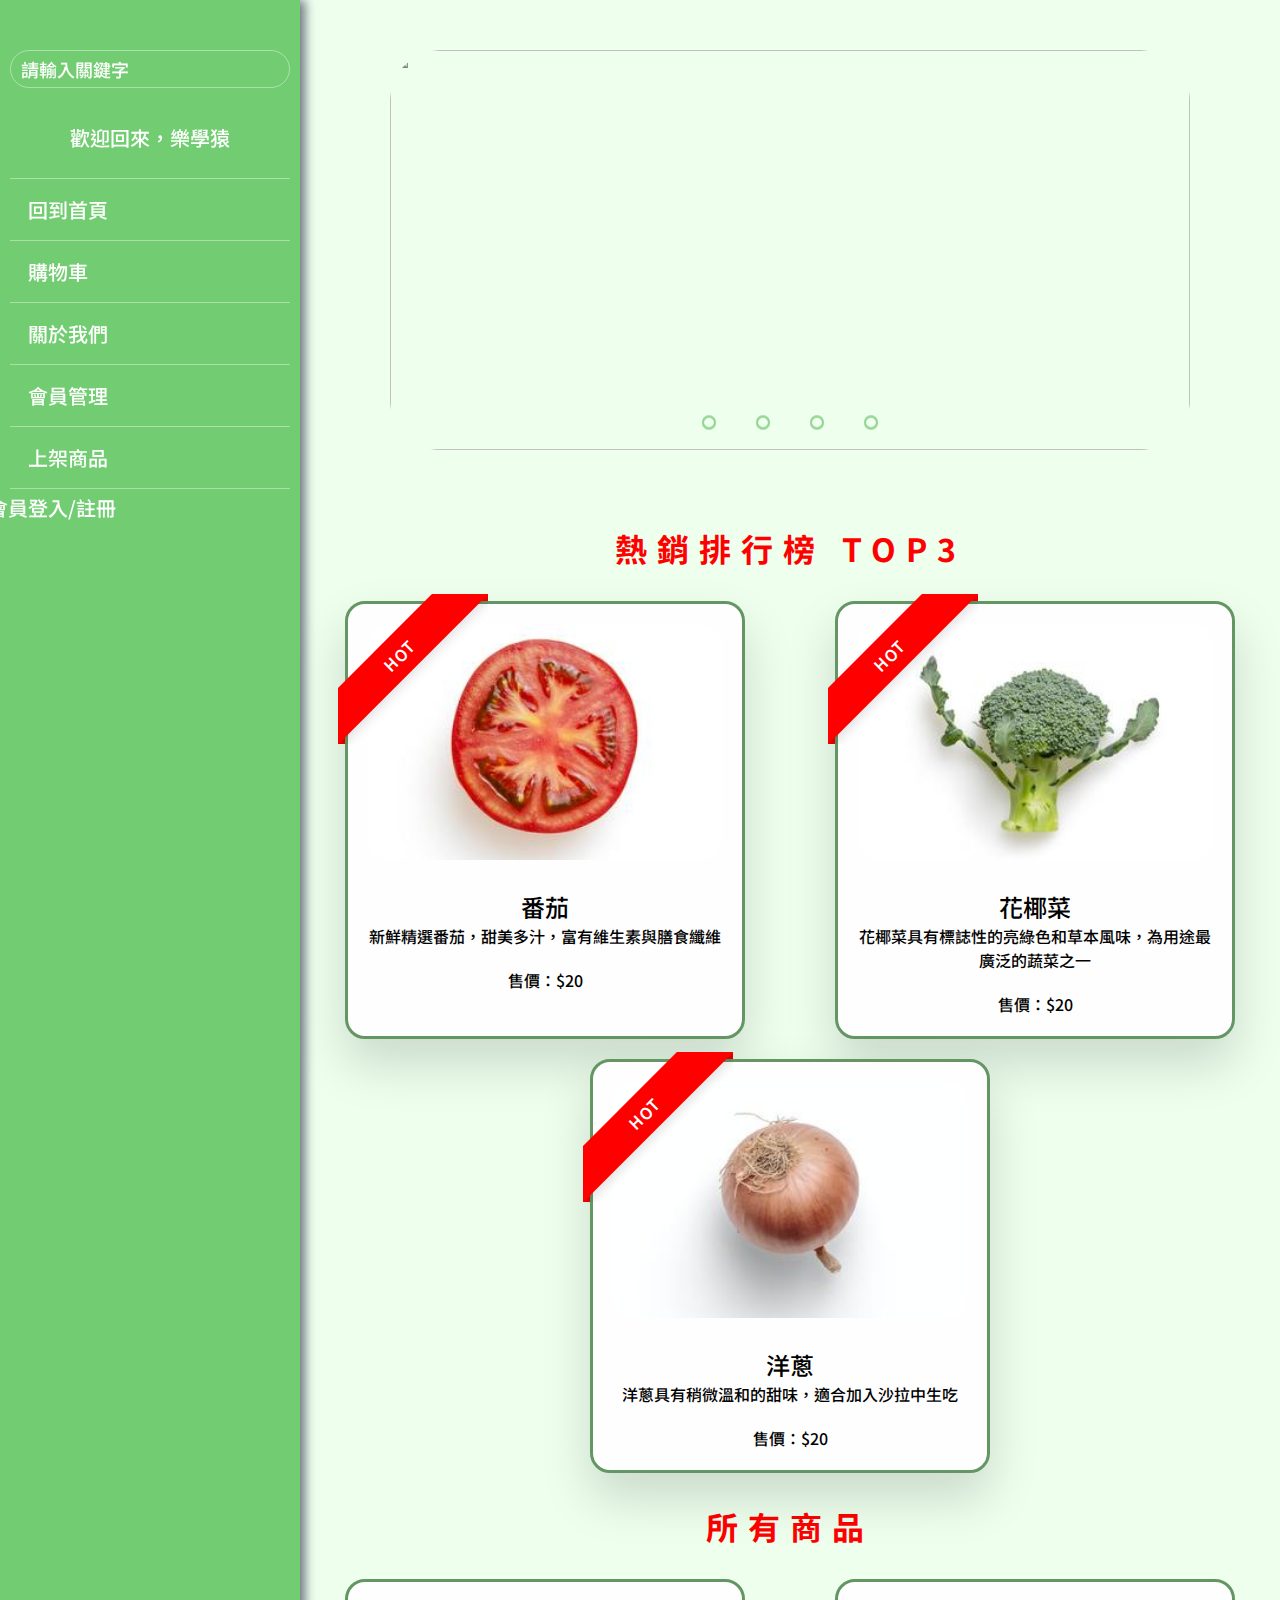
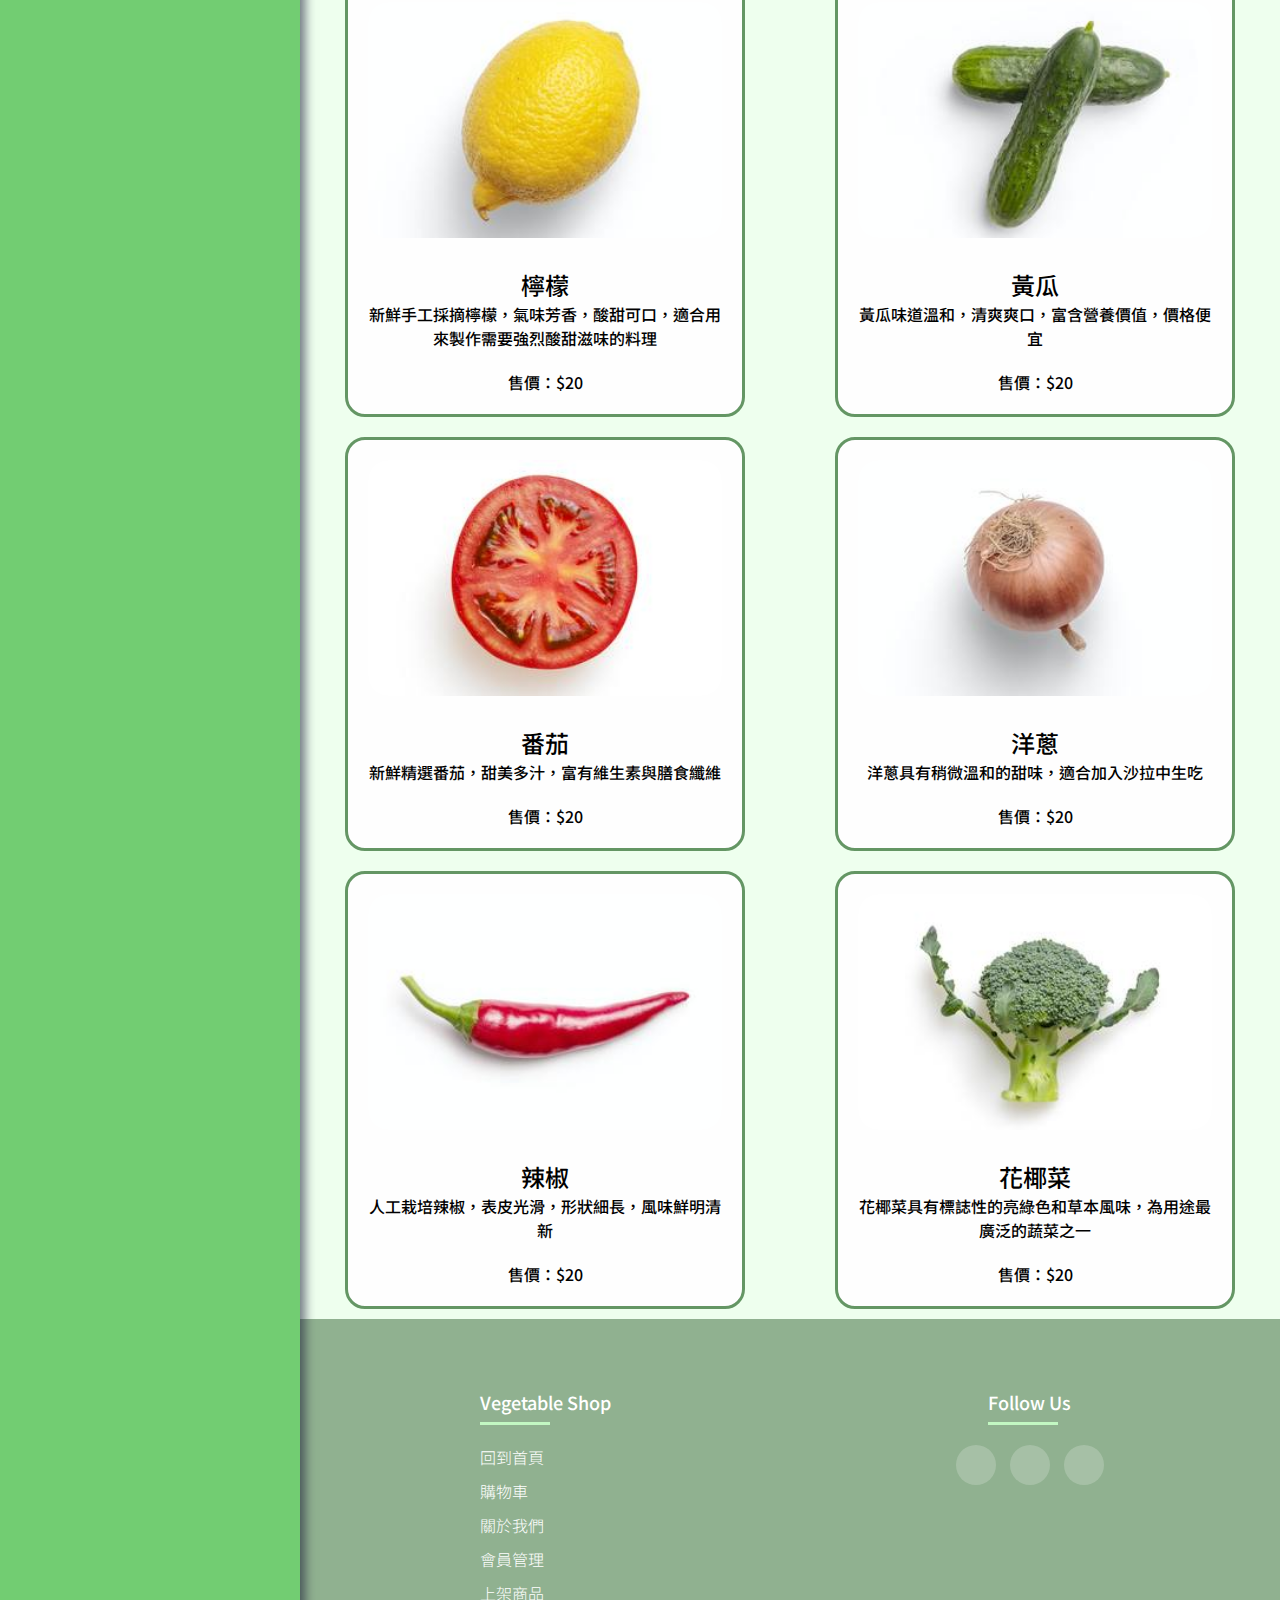
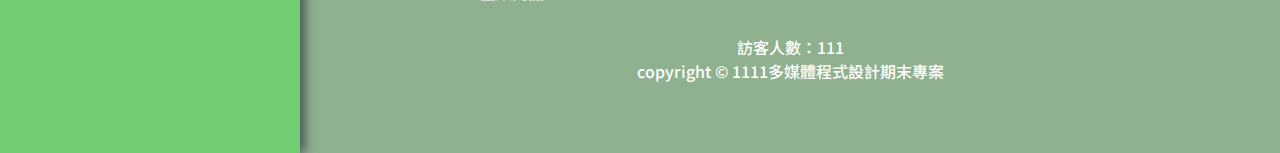
==== commit c4d12c5a: "更改廣告圖片、加上訪客人數" ====
--- a/index.html
+++ b/index.html
@@ -69,16 +69,16 @@
 
             <!-- 滑動 圖片 -->
             <div class="slide first">
-              <img src="images/ads2.jpg">
+              <img src="images/21279.jpg">
             </div>
             <div class="slide">
-              <img src="images/ads2.jpg">
+              <img src="images/5753215.jpg">
             </div>
             <div class="slide">
-              <img src="images/ads2.jpg">
+              <img src="images/7960903.jpg">
             </div>
             <div class="slide">
-              <img src="images/ads2.jpg">
+              <img src="images/21083142_6397886.jpg">
             </div>
 
             <!-- 自動切換 -->
@@ -309,6 +309,7 @@
         </div>
       </div>
       <div class="copyright">
+        <div>訪客人數：111</div>
         copyright &copy; 1111多媒體程式設計期末專案
       </div>
     </footer>
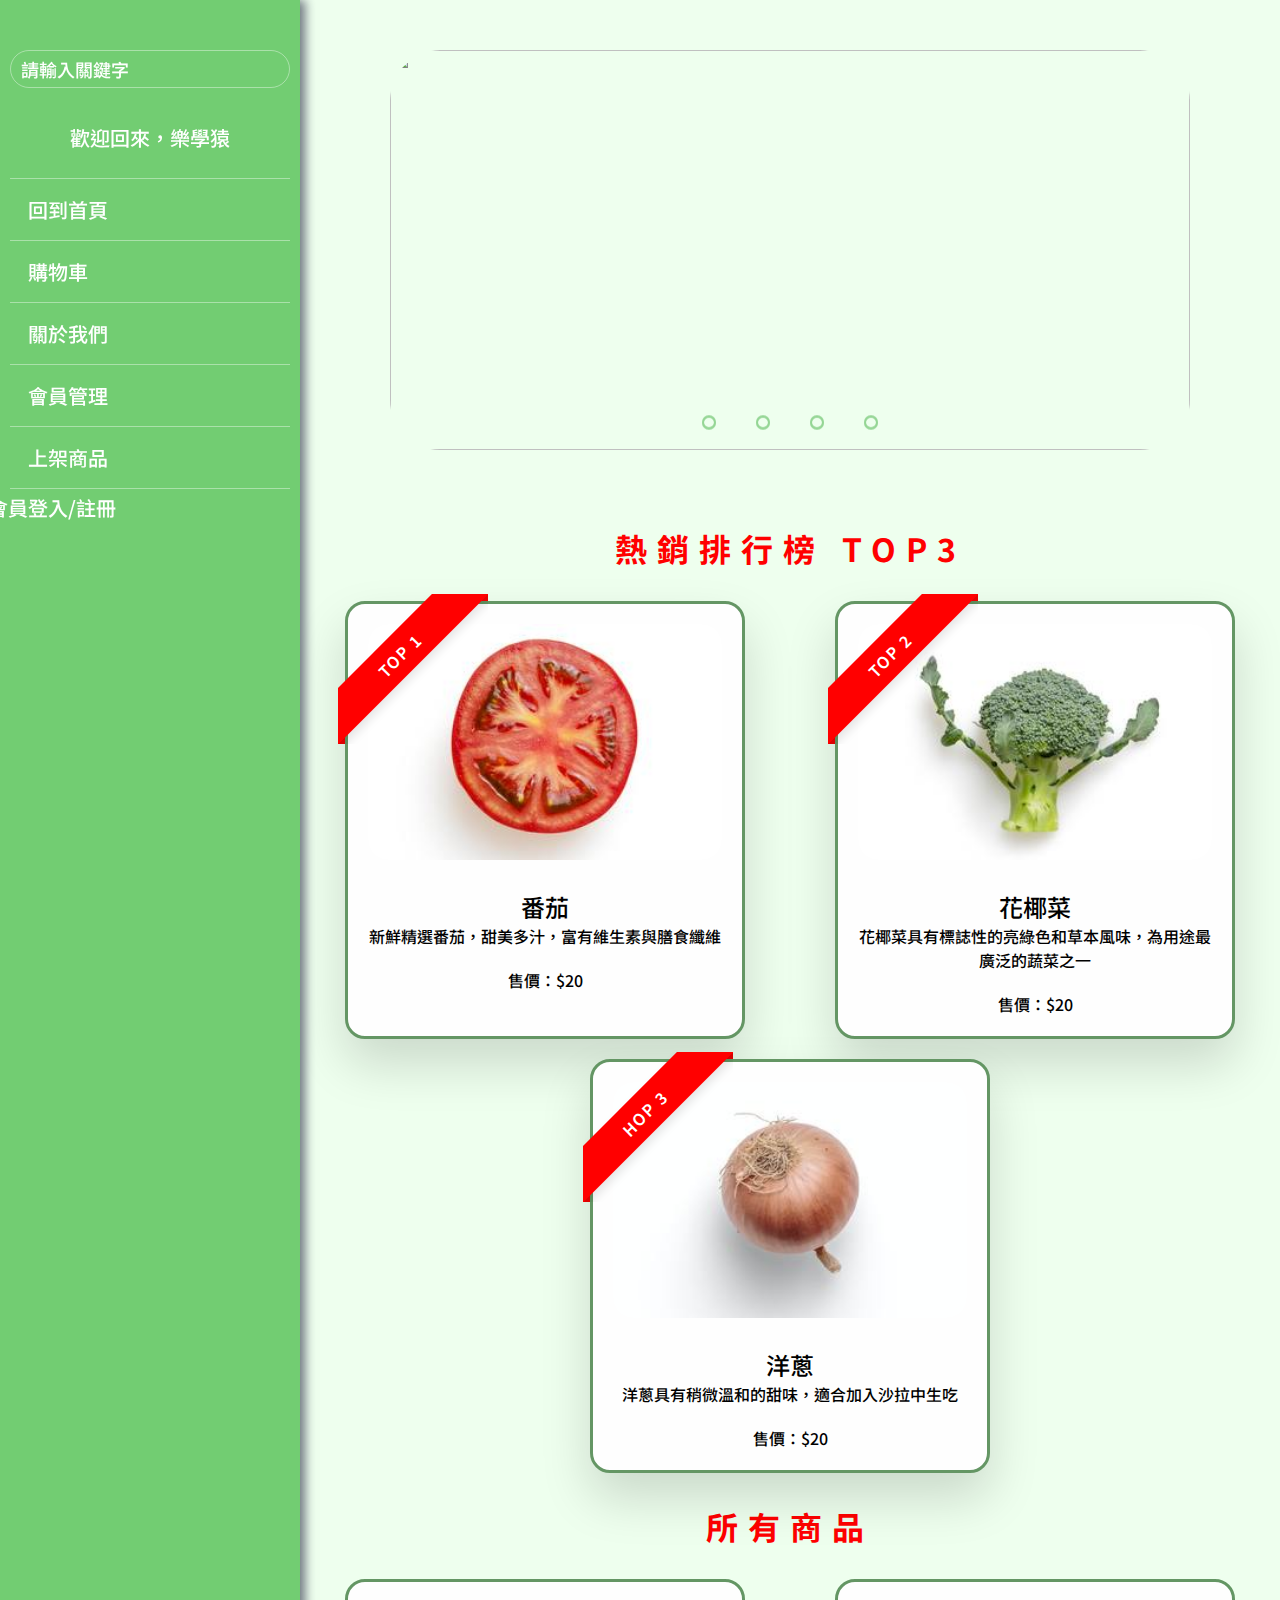
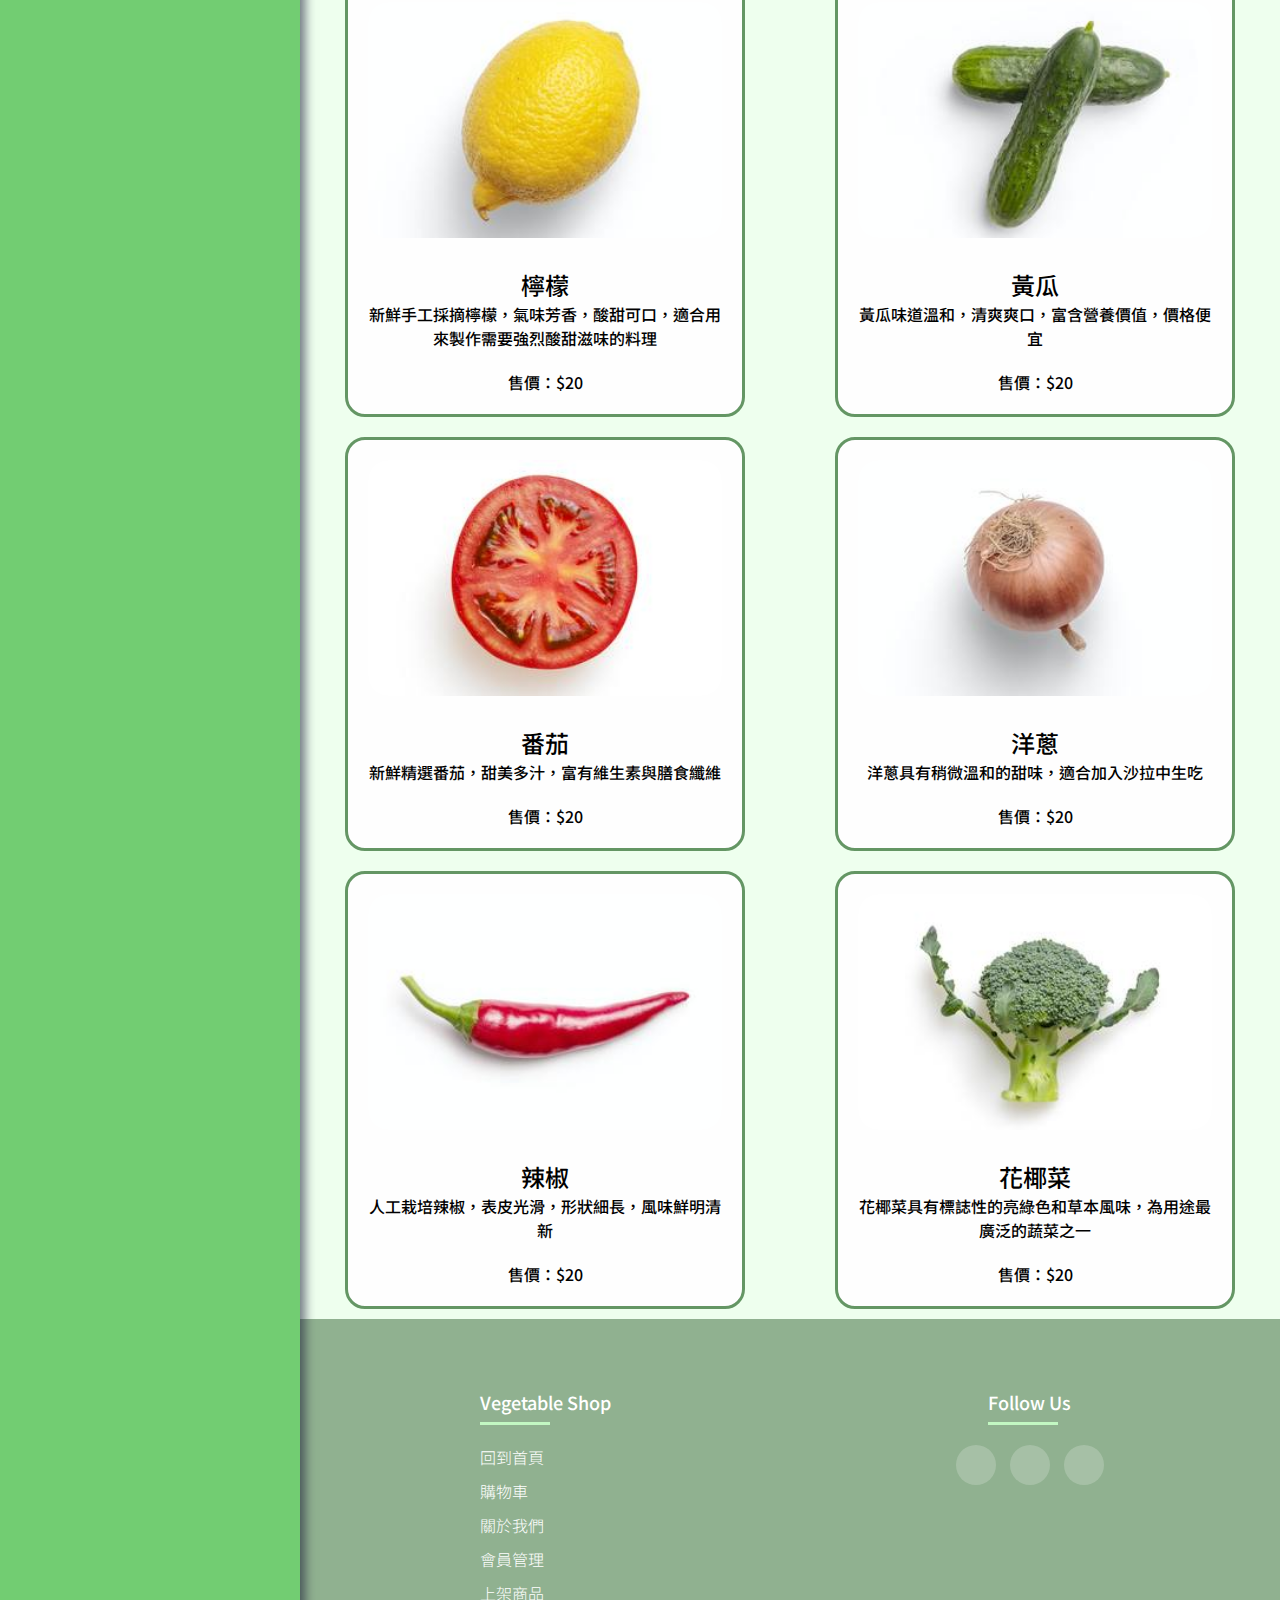
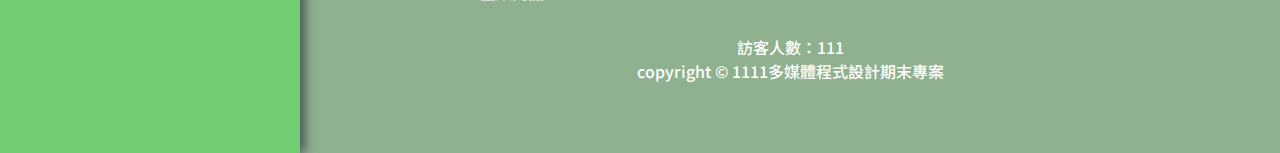
==== commit 86fd63e8: "增加商品排行、修改註解" ====
--- a/index.html
+++ b/index.html
@@ -45,7 +45,7 @@
         <li>
           <a href="add-commodity.html"><img class="fa-solid" src="images/shopping-cart.png"></img><span>上架商品</span></a>
         </li>
-        <!-- 登入前顯示「登入/註冊」，會員登入後顯示「登出」，不知道有沒有辦法做到(？ -->
+        <!-- 登入前顯示「登入/註冊」，會員登入後顯示「登出」 -->
         <li>
           <a href="login.html"><i class="fa-solid"></i><span>會員登入/註冊</span></a>
         </li>
@@ -116,26 +116,20 @@
     <h2>熱銷排行榜 TOP3</h2>
     <section class="commodity-wrap">
       <!-- template給後端處理！請包在wrap裡面 -->
-      <template>
-        <!-- 一個item是一個商品 -->
+      <!-- <template>
       <div class="commodity-item hot-sales">
-        <!-- span僅作為css處理用 -->
         <span></span>
-        <!-- 商品圖片 -->
         <img src="images/tomato.jpg" />
-        <!-- 商品名稱 -->
         <a href="productInfo.html" class="more-information">更多資訊</a>
         <article>
           <h3>番茄</h3>
-          <!-- 商品敘述 -->
           <p>
             新鮮精選番茄，甜美多汁，富有維生素與膳食纖維
           </p>
           <p class="price">售價：$20</p>
         </article>
       </div>
-      </template>
-
+      </template> -->
       <!-- 以下是前端顯示用，後端請刪除 -->
 
       <!-- 一個item是一個商品 -->
@@ -284,9 +278,7 @@
         </article>
       </div>
     </section>
-  <!-- 可編輯區-end -->
-
-  <!-- footer -->
+
     <footer class="footer">
       <div class="footer-container">
         <div class="footer-col">
--- a/css/index.css
+++ b/css/index.css
@@ -194,8 +194,16 @@
   align-items: center;
   overflow: hidden;
 }
+.hot-sales:nth-child(1) span::before {
+  content: "TOP 1";
+}
+.hot-sales:nth-child(2) span::before {
+  content: "TOP 2";
+}
+.hot-sales:nth-child(3) span::before {
+  content: "hOP 3";
+}
 .hot-sales span::before {
-  content: "hot";
   position: absolute;
   width: 150%;
   height: 40px;
@@ -209,7 +217,8 @@
   color: #ffffff;
   letter-spacing: 0.1em;
   box-shadow: 0 5px 10px rgba(0, 0, 0, 0.1);
-} .hot-sales span::after {
+}
+.hot-sales span::after {
   content: "";
   position: absolute;
   bottom: 0;
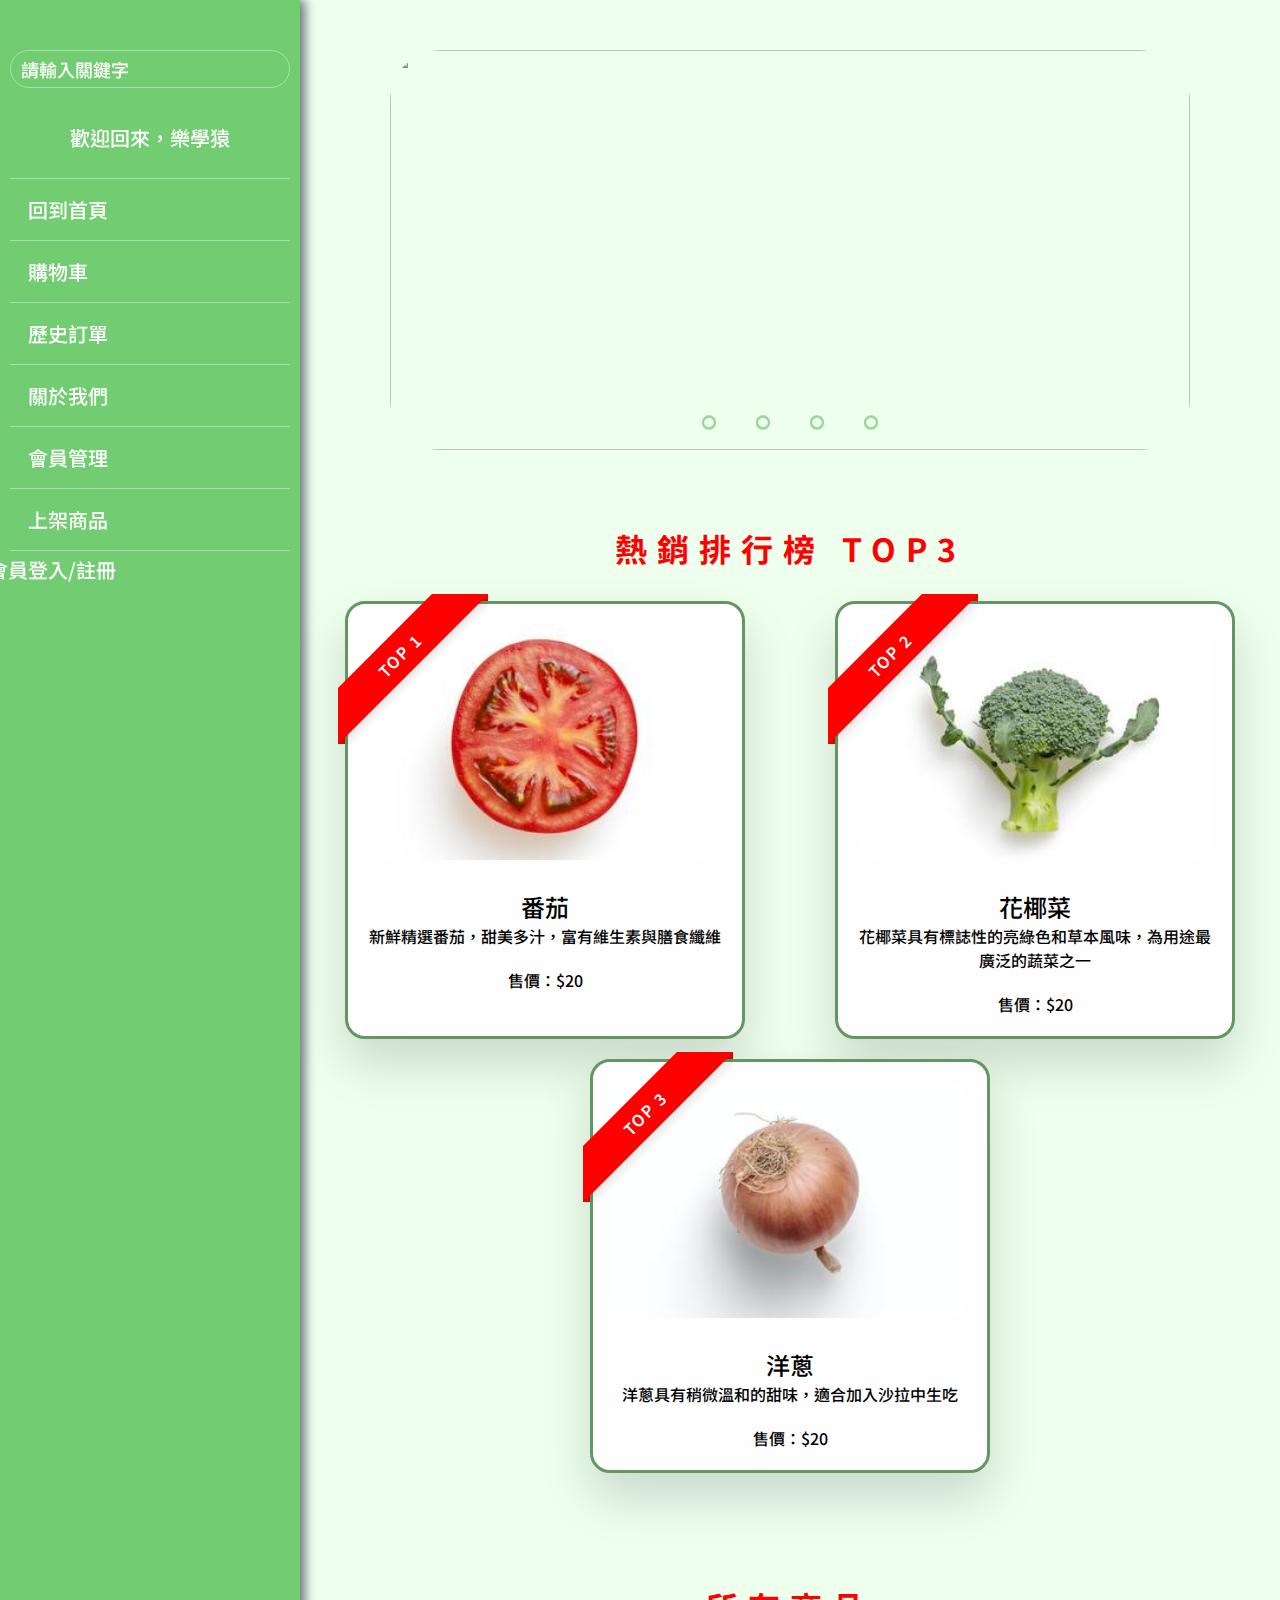
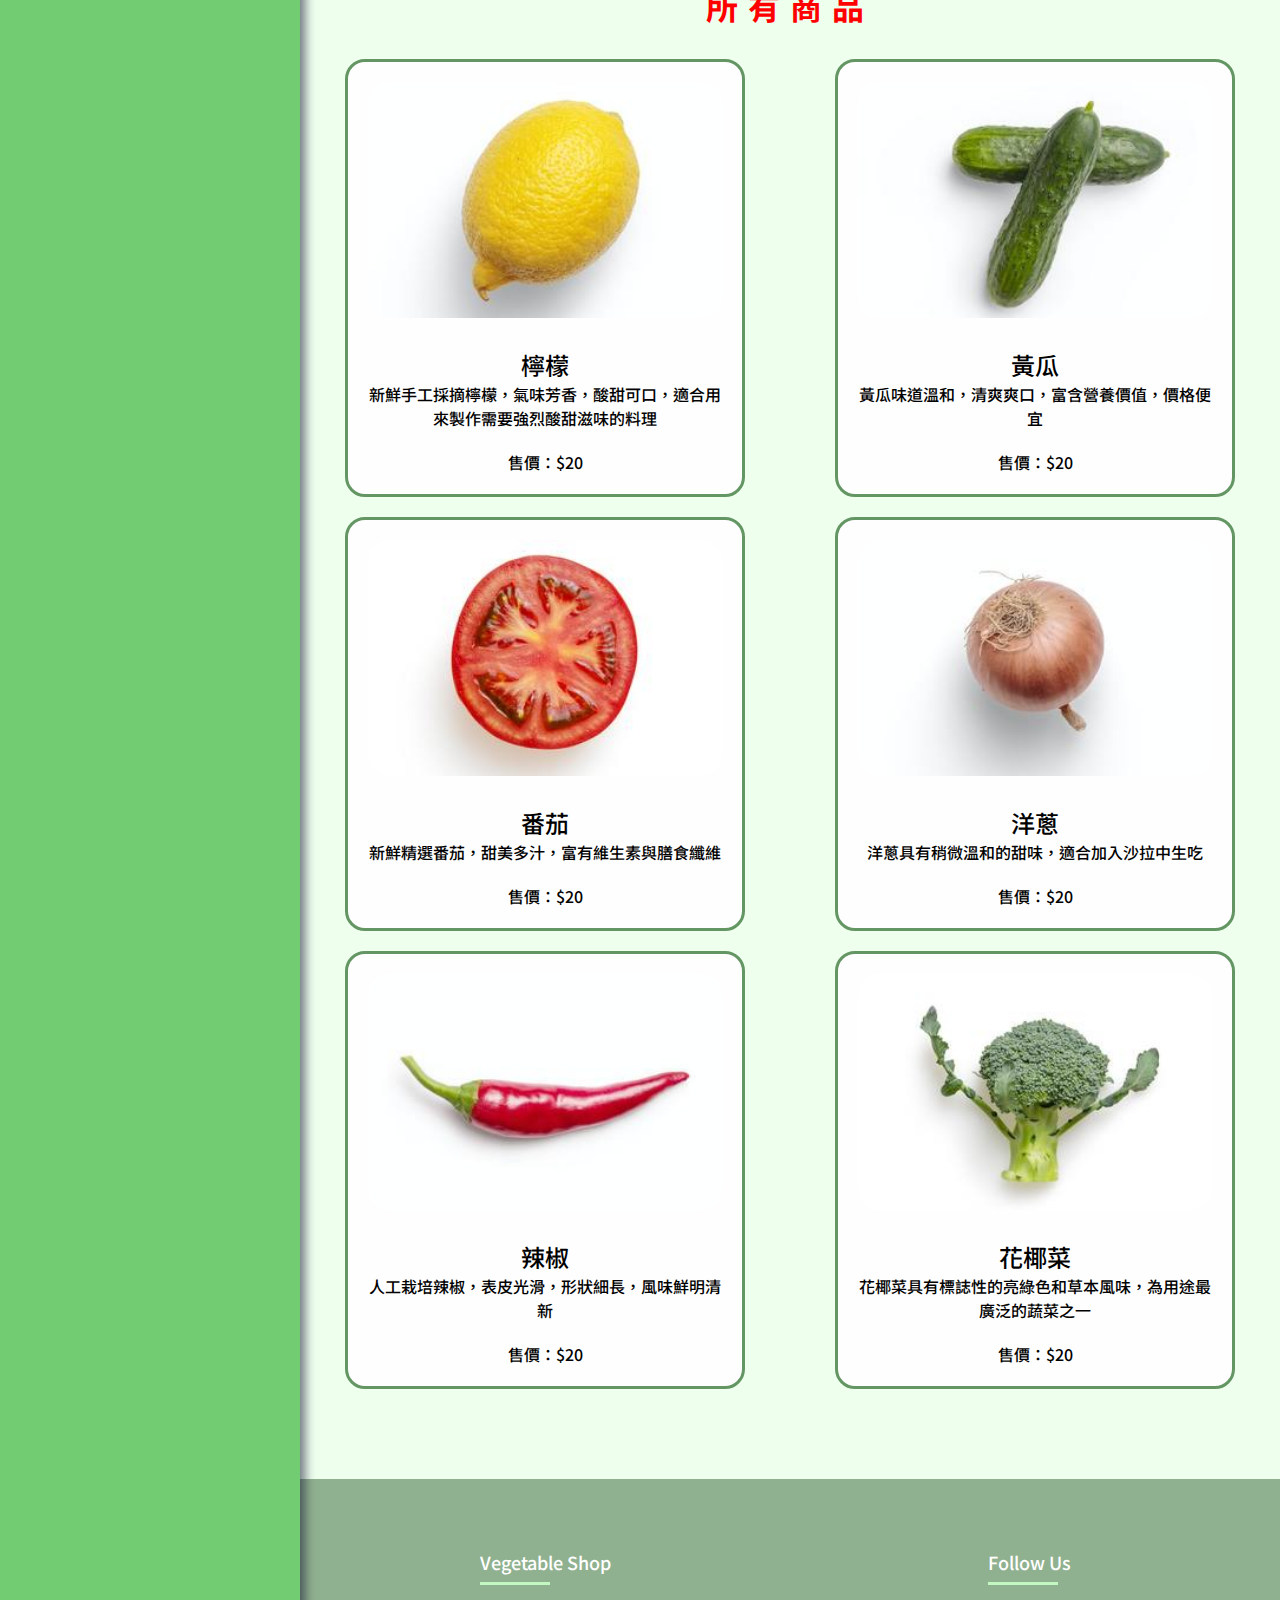
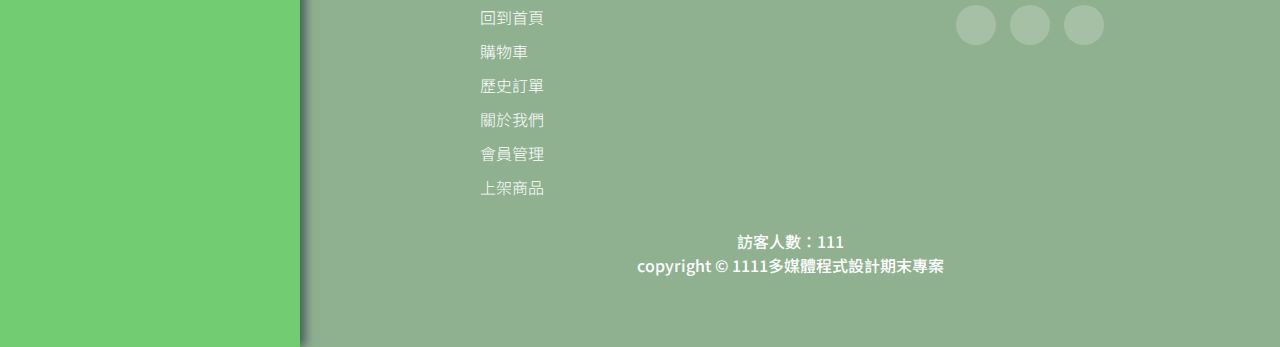
==== commit f91aa23f: "增加歷史訂單頁面、修改side-menu" ====
--- a/index.html
+++ b/index.html
@@ -21,32 +21,36 @@
         <button><i class="fa-solid fa-magnifying-glass"></i></button>
       </form>
       <ul class="nav">
-        <li>
+        <li class="nav-li">
           <!-- user name -->
           <p>歡迎回來，<span>樂學猿</span></p>
         </li>
         <!-- 回去index.html -->
-        <li>
+        <li class="nav-li">
           <a href="index.html"><img class="fa-solid" src="images/home.png"></img><span>回到首頁</span></a>
         </li>
         <!-- 加入購物車的清單然後讓user可以結帳 -->
-        <li>
+        <li class="nav-li">
           <a href="cart.html"><img class="fa-solid" src="images/shopping-cart.png"></img><span>購物車</span></a>
         </li>
+        <!-- 列出會員的歷史訂單 -->
+        <li class="nav-li">
+          <a href="history.html"><img class="fa-solid" src="images/history.png"></img><span>歷史訂單</span></a>
+        </li>
         <!-- 列出前後端組員、系級姓名、簡介與心得 -->
-        <li>
+        <li class="nav-li">
           <a href="about.html"><img class="fa-solid" src="images/about-us.png"></img><span>關於我們</span></a>
         </li>
          <!-- 連結到會員管理介面，包含改名字、頭貼、密碼、電子信箱、手機號碼等等 -->
-        <li>
+        <li class="nav-li">
           <a href="member.html"><img class="fa-solid" src="images/member.png"></img><span>會員管理</span></a>
         </li>
         <!-- 連結到商品上架的頁面，就可以上架商品囉^-^ -->
-        <li>
+        <li class="nav-li">
           <a href="add-commodity.html"><img class="fa-solid" src="images/shopping-cart.png"></img><span>上架商品</span></a>
         </li>
         <!-- 登入前顯示「登入/註冊」，會員登入後顯示「登出」 -->
-        <li>
+        <li class="nav-li">
           <a href="login.html"><i class="fa-solid"></i><span>會員登入/註冊</span></a>
         </li>
       </ul>
@@ -286,6 +290,7 @@
             <li><h4>Vegetable Shop</h4></li>
             <li><a href="index.html">回到首頁</a></li>
             <li><a href="cart.html">購物車</a></li>
+            <li><a href="history.html">歷史訂單</a></li>
             <li><a href="about.html">關於我們</a></li>
             <li><a href="member.html">會員管理</a></li>
             <li><a href="add-commodity.html">上架商品</a></li>
--- a/css/main.css
+++ b/css/main.css
@@ -100,7 +100,8 @@
 #side-menu-switch:checked + .side-menu label .fa-greater-than {
   transform: scale(-1);
 }
-.nav li {
+.nav-li {
+  width: 100%;
   position: relative;
 }
 .nav li + li a::before {
--- a/css/index.css
+++ b/css/index.css
@@ -4,6 +4,9 @@
   display: flex;
   justify-content: center;
   align-items: center;
+}
+section {
+  padding-bottom: 80px;
 }
 .slider{
   margin: 50px 0;
@@ -110,6 +113,10 @@
   margin: 20px 0;
   letter-spacing: 10px;
 }
+.h2Adjust{
+  margin-top: 90px;
+}
+
 /* commodity */
 .commodity-wrap {
   max-width: 1500px;
@@ -201,7 +208,7 @@
   content: "TOP 2";
 }
 .hot-sales:nth-child(3) span::before {
-  content: "hOP 3";
+  content: "TOP 3";
 }
 .hot-sales span::before {
   position: absolute;
@@ -229,4 +236,4 @@
   z-index: -1;
   box-shadow: 140px -140px #ff0000;
   /* 150px - 10px = 140px */
-}+}
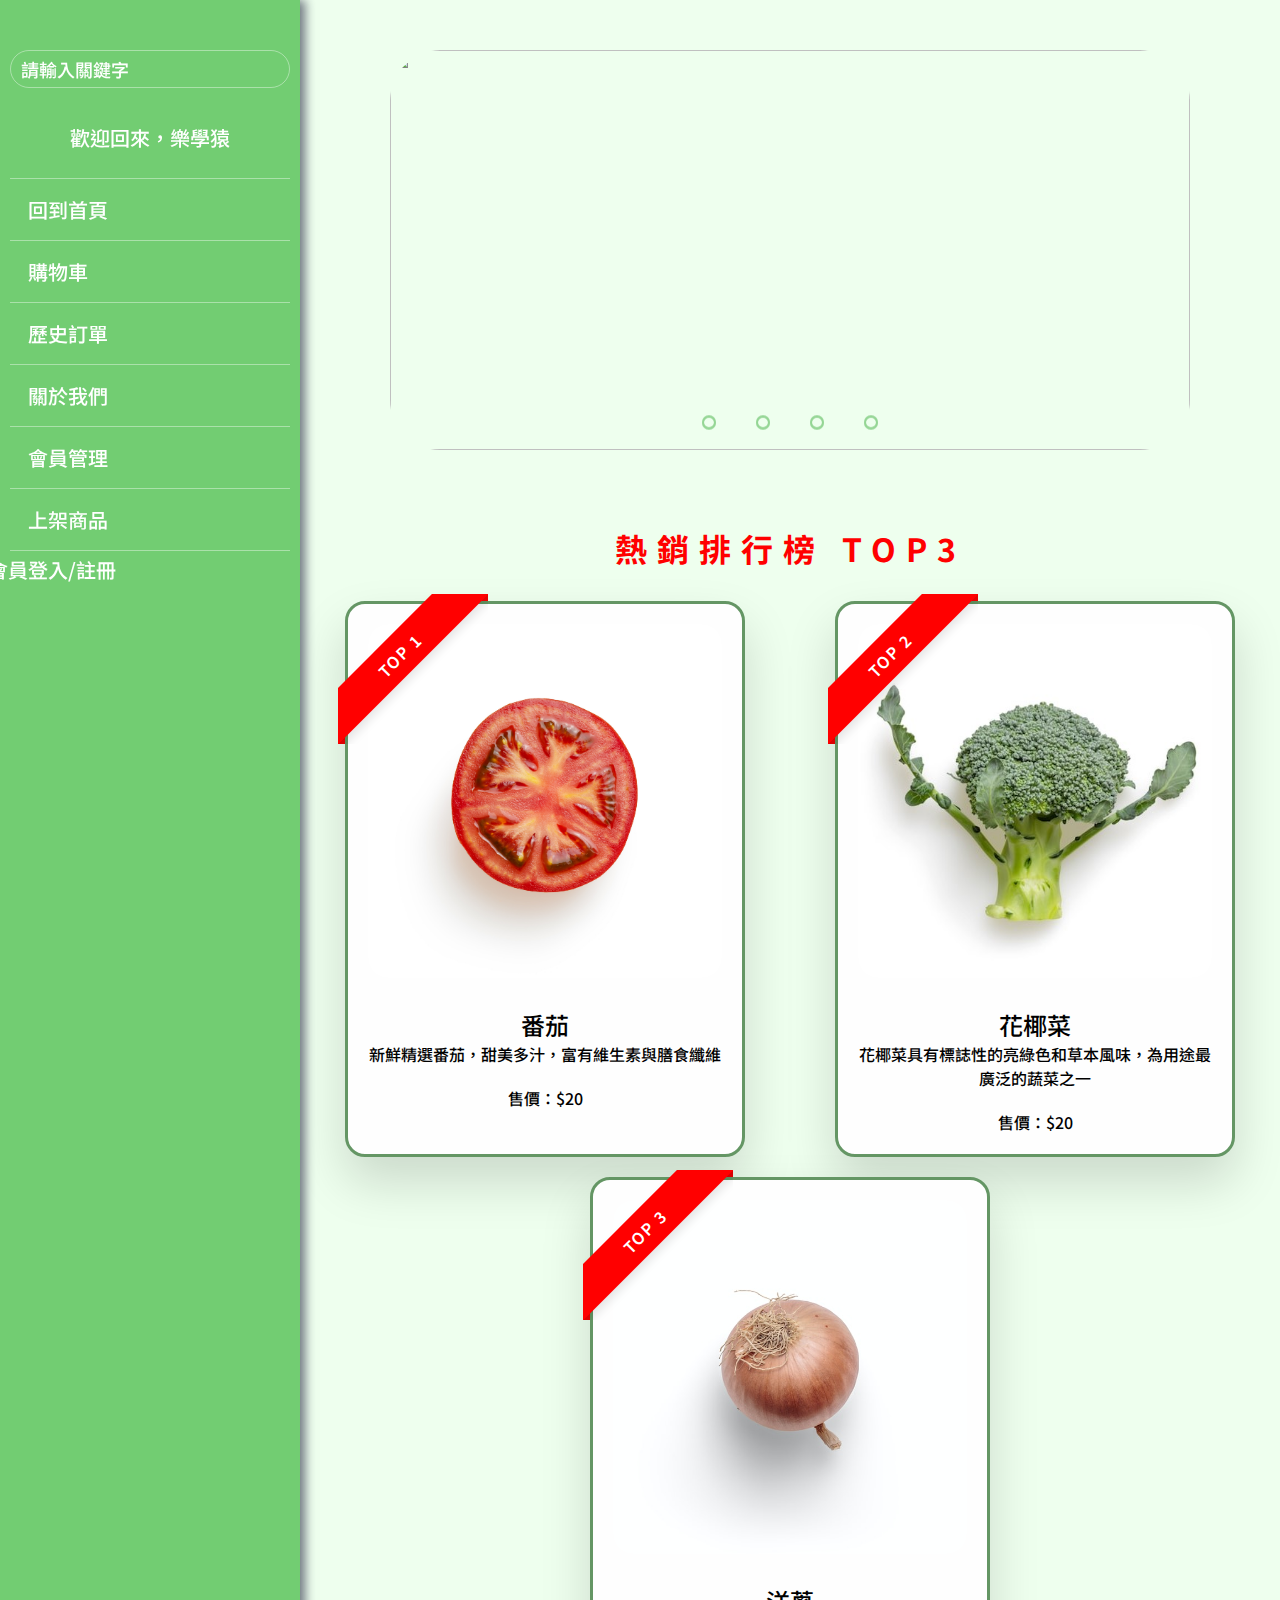
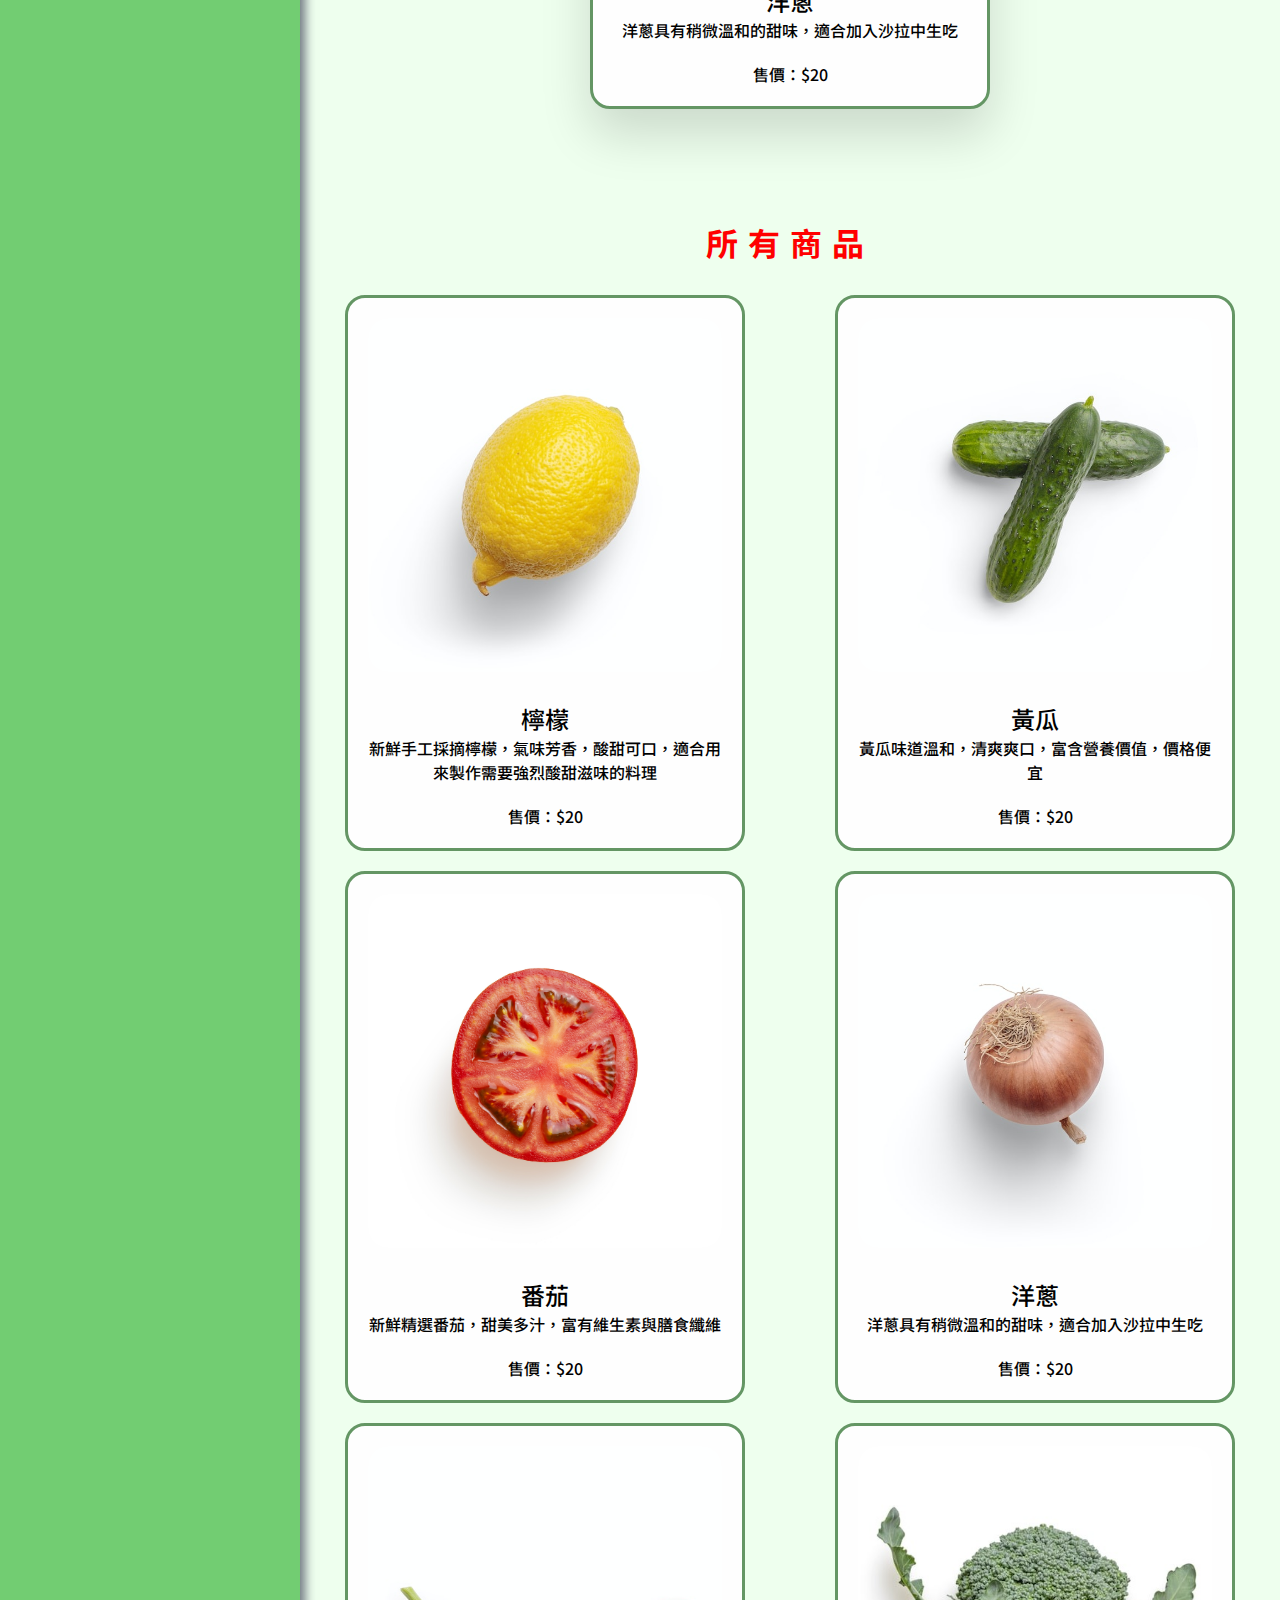
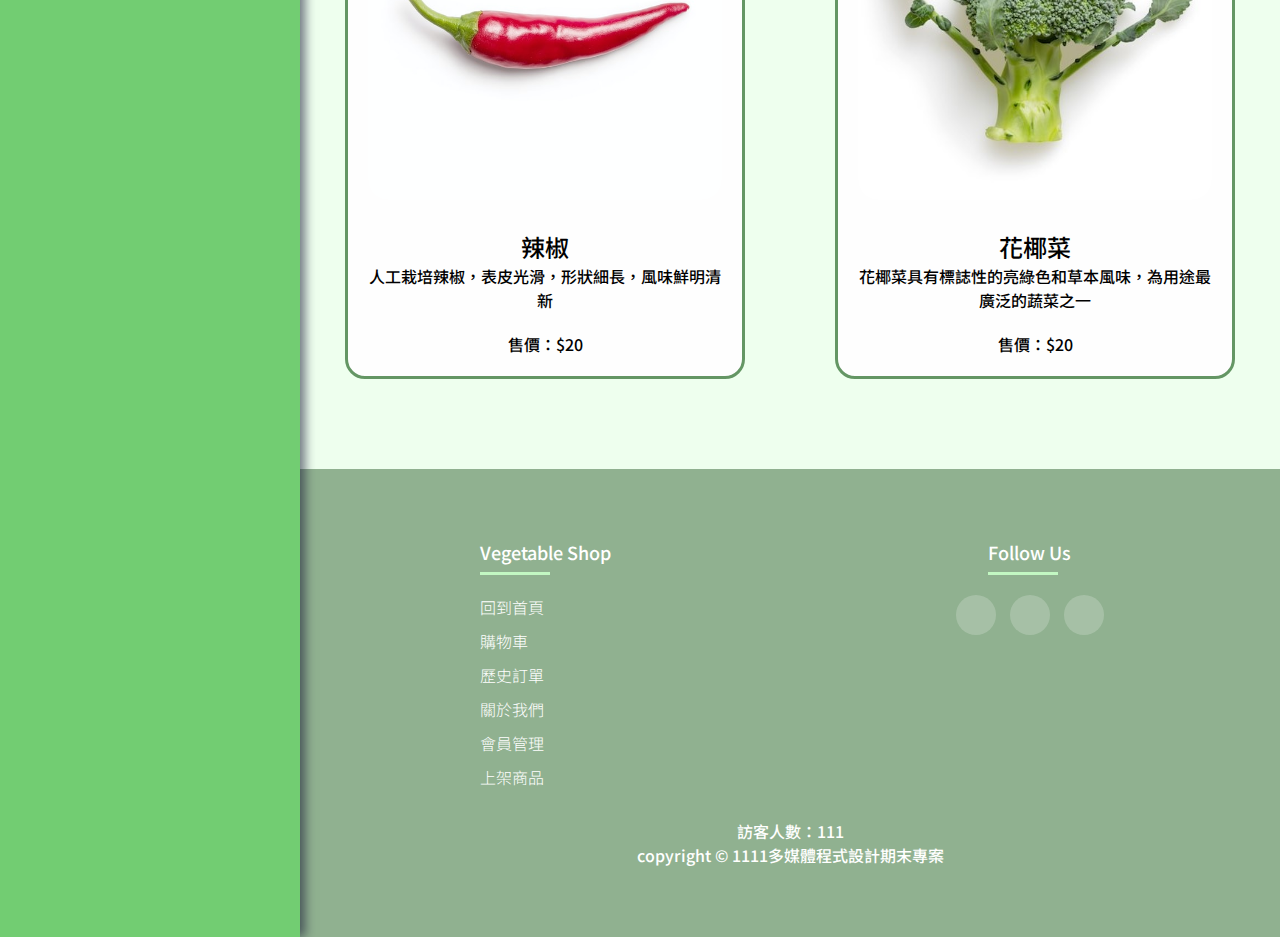
==== commit 2cb0a9a1: "修正圖片" ====
--- a/index.html
+++ b/index.html
@@ -208,7 +208,7 @@
       </div>
       <div class="commodity-item">
         <!-- 商品圖片 -->
-        <img src="images/cucumber .jpg" />
+        <img src="images/cucumber.jpg" />
         <!-- 商品名稱 -->
         <a href="productInfo.html" class="more-information">更多資訊</a>
         <article>
